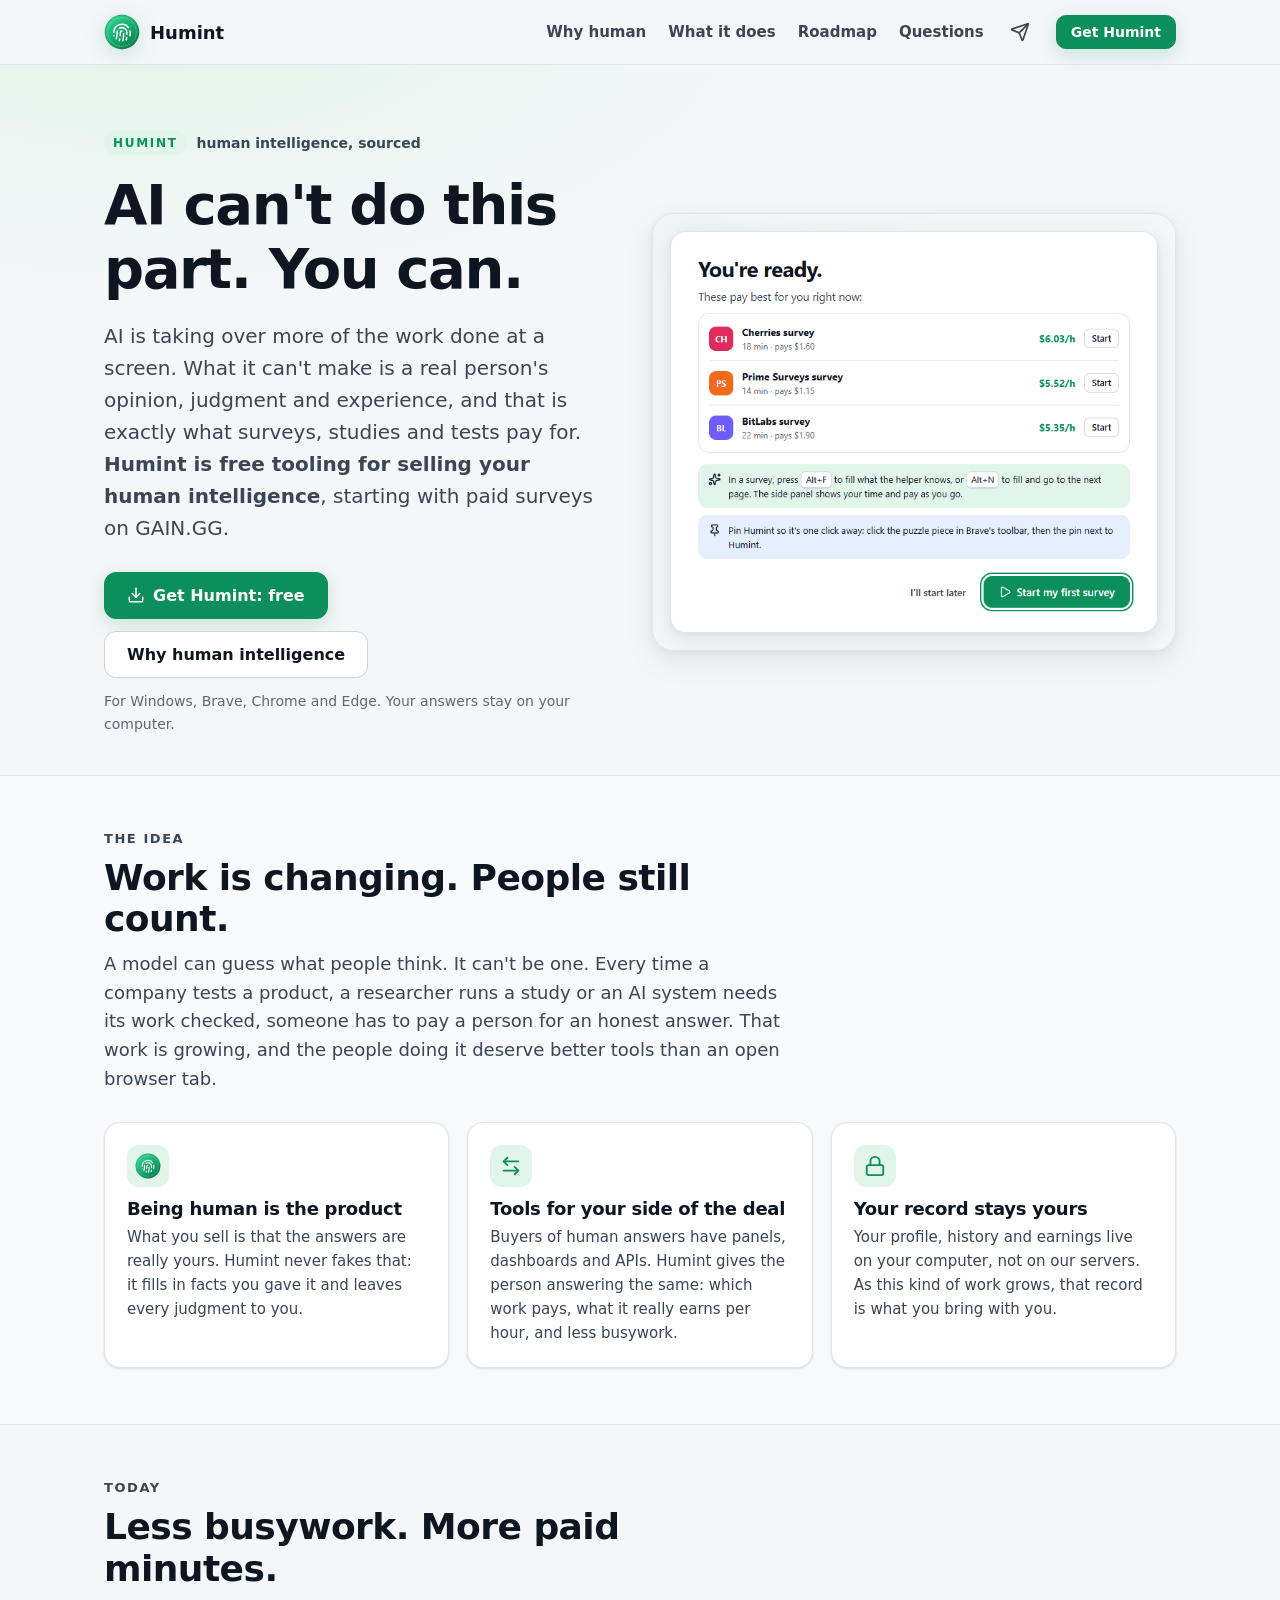
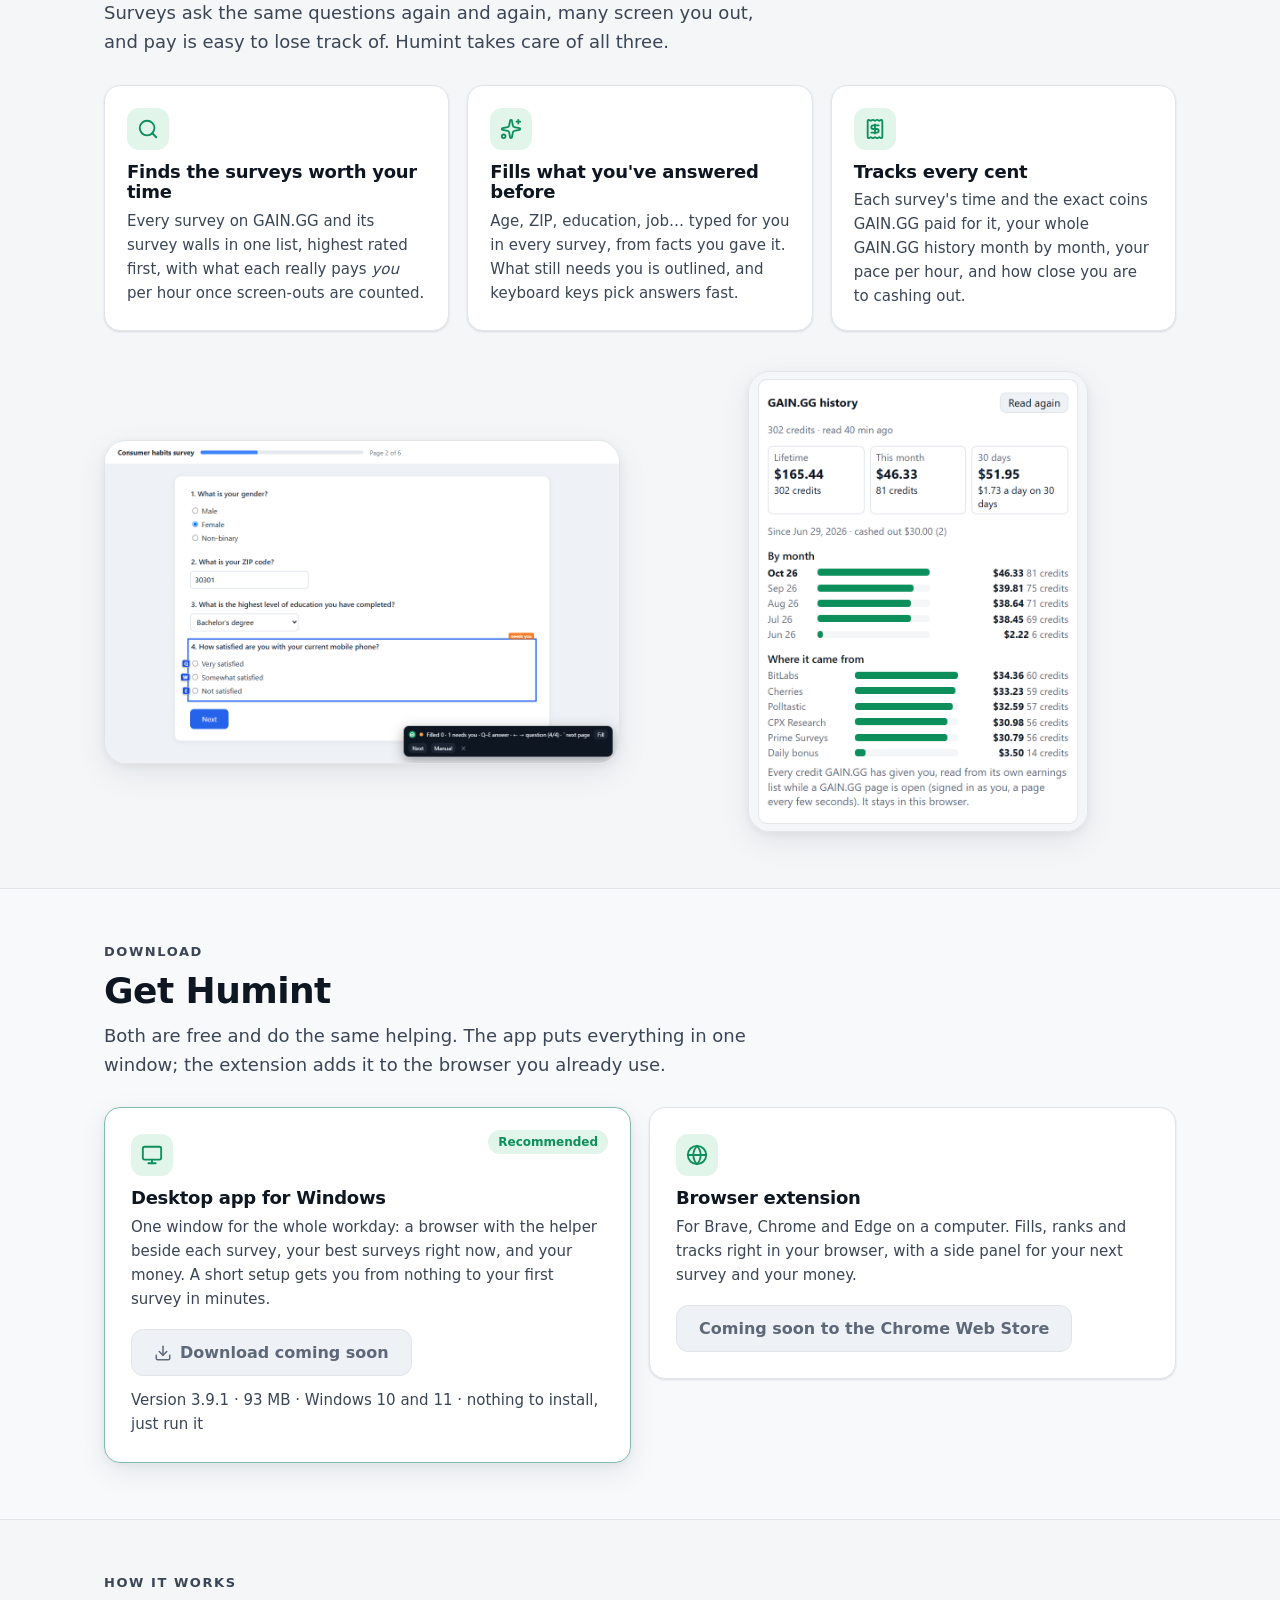
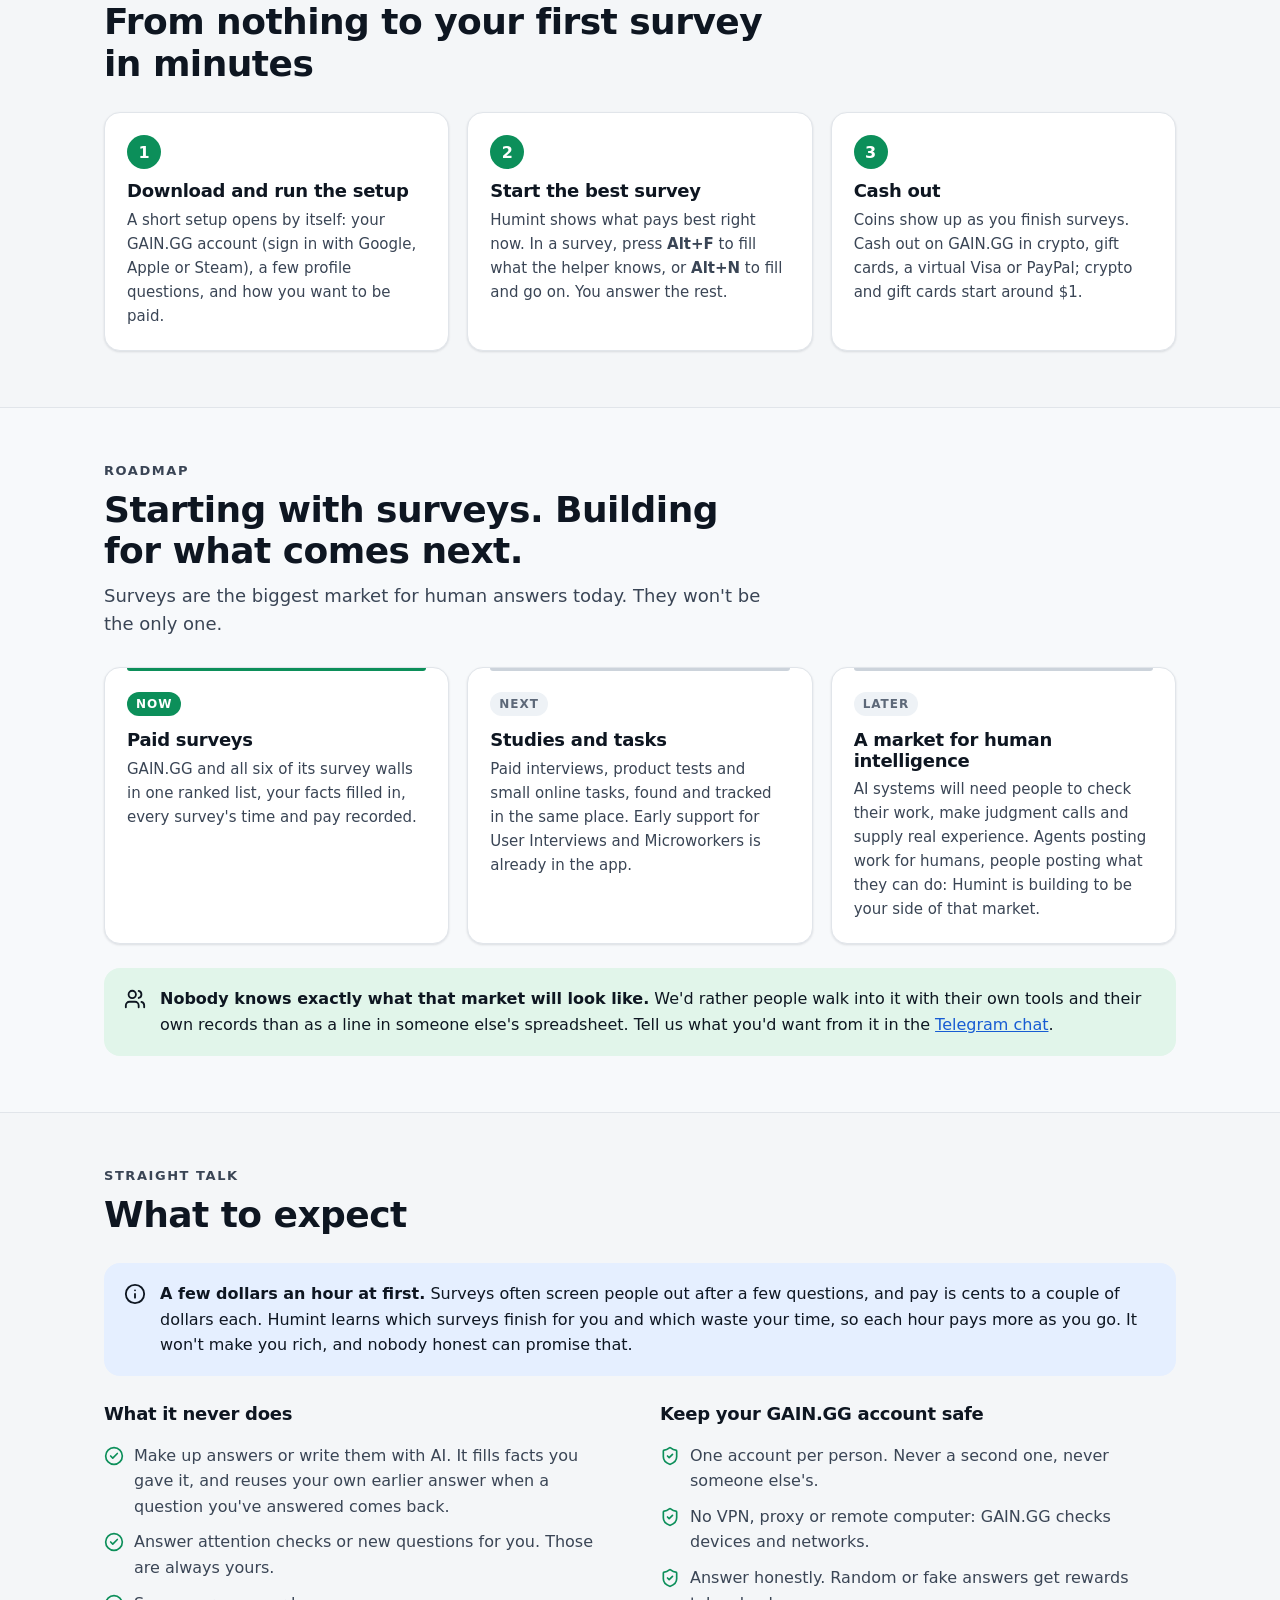
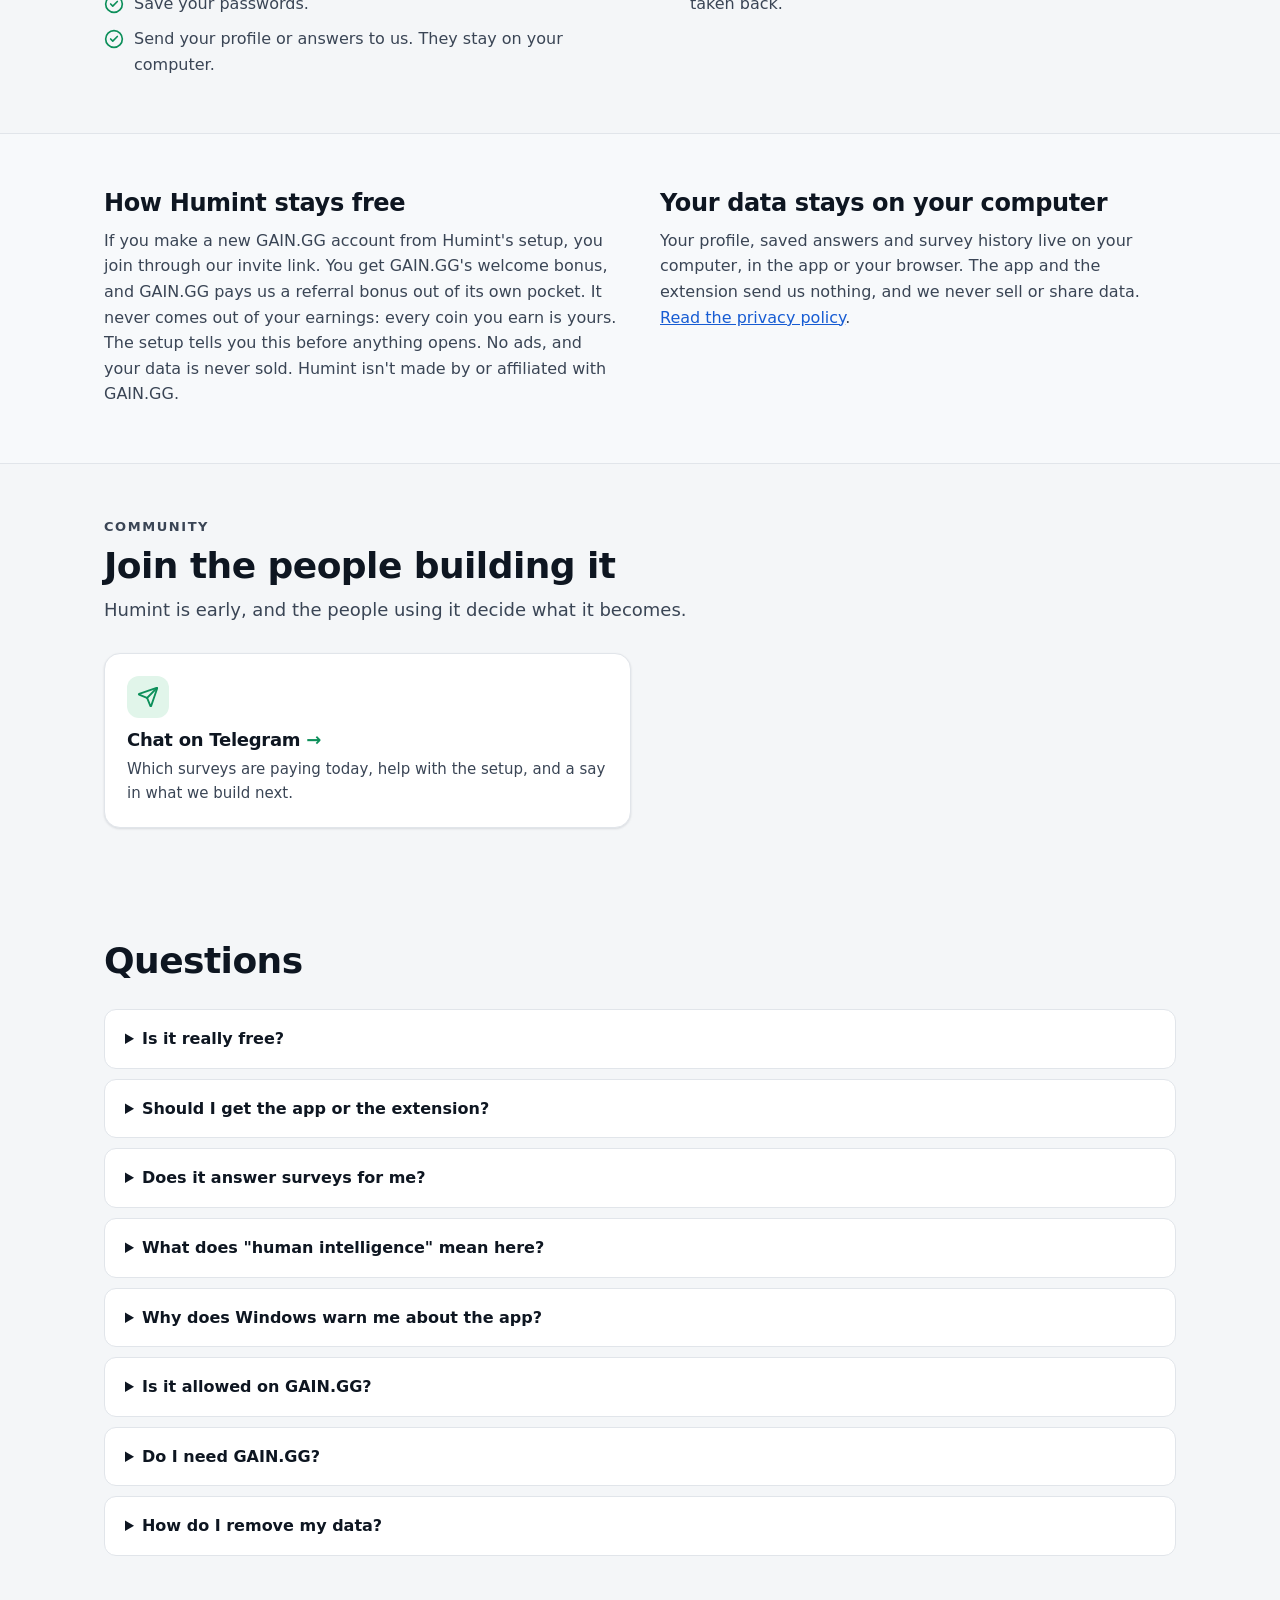
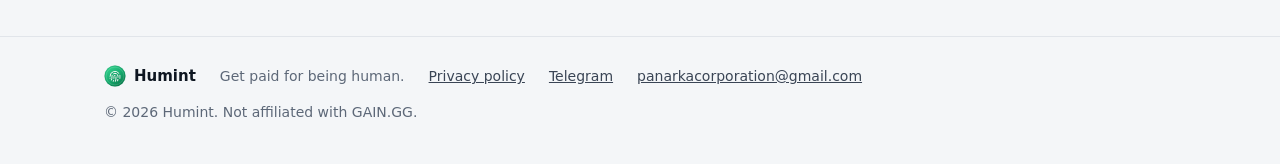
==== index.html @ 58d775e9 "Humint 3.9.1 The Windows app, the browser extension, the website (humint.space), the store listings " ====
<!doctype html>
<html lang="en">
<head>
  <meta charset="utf-8">
  <meta name="viewport" content="width=device-width, initial-scale=1">
  <title>Humint: get paid for being human</title>
  <meta name="description" content="AI is changing work, but some answers still have to come from a person. Humint is free tooling for selling your human intelligence, starting with paid surveys: it finds the surveys worth your time, fills in facts you've given it, and tracks every cent. For Windows, Brave, Chrome and Edge.">
  <meta property="og:type" content="website">
  <meta property="og:title" content="Humint: get paid for being human">
  <meta property="og:description" content="AI can't do this part. You can. Free tooling for selling your human intelligence, starting with paid surveys.">
  <meta property="og:url" content="https://humint.space/">
  <meta property="og:image" content="https://humint.space/images/ready-card.png">
  <link rel="canonical" href="https://humint.space/">
  <meta name="twitter:card" content="summary_large_image">
  <meta name="theme-color" content="#0c8f5a">
  <link rel="icon" href="images/mark.svg" type="image/svg+xml">
  <link rel="alternate icon" href="favicon.png" type="image/png">
  <link rel="stylesheet" href="styles.css">
</head>
<body>
  <header class="top">
    <div class="wrap">
      <a class="brand" href="#"><span class="logo"><img src="images/mark.svg" alt="" width="36" height="36"></span>Humint</a>
      <nav class="links"><a href="#why">Why human</a><a href="#what">What it does</a><a href="#next">Roadmap</a><a href="#faq">Questions</a></nav>
      <a class="icon-link" data-link="github" data-track="nav-github" aria-label="Humint on GitHub" title="GitHub"><svg viewBox="0 0 24 24" fill="none" stroke="currentColor" stroke-width="2" stroke-linecap="round" stroke-linejoin="round"><path d="M15 22v-4a4.8 4.8 0 0 0-1-3.5c3 0 6-2 6-5.5.08-1.25-.27-2.48-1-3.5.28-1.15.28-2.35 0-3.5 0 0-1 0-3 1.5-2.64-.5-5.36-.5-8 0C6 2 5 2 5 2c-.3 1.15-.3 2.35 0 3.5A5.403 5.403 0 0 0 4 9c0 3.5 3 5.5 6 5.5-.39.49-.68 1.05-.85 1.65-.17.6-.22 1.23-.15 1.85v4"/><path d="M9 18c-4.51 2-5-2-7-2"/></svg></a>
      <a class="icon-link" data-link="telegram" data-track="nav-telegram" aria-label="Humint chat on Telegram" title="Telegram"><svg viewBox="0 0 24 24" fill="none" stroke="currentColor" stroke-width="2" stroke-linecap="round" stroke-linejoin="round"><path d="M14.536 21.686a.5.5 0 0 0 .937-.024l6.5-19a.496.496 0 0 0-.635-.635l-19 6.5a.5.5 0 0 0-.024.937l7.93 3.18a2 2 0 0 1 1.112 1.11z"/><path d="m21.854 2.147-10.94 10.939"/></svg></a>
      <a class="btn primary sm" href="#get" data-track="nav-get">Get Humint</a>
    </div>
  </header>

  <main>
    <section class="hero">
      <div class="wrap">
        <div>
          <p class="kicker"><span>HUMINT</span> human intelligence, sourced</p>
          <h1>AI can't do this part. You&nbsp;can.</h1>
          <p class="lead">AI is taking over more of the work done at a screen. What it can't make is a real person's opinion, judgment and experience, and that is exactly what surveys, studies and tests pay for. <b>Humint is free tooling for selling your human intelligence</b>, starting with paid surveys on GAIN.GG.</p>
          <div class="cta">
            <a class="btn primary" href="#get" data-track="hero-get"><svg viewBox="0 0 24 24" fill="none" stroke="currentColor" stroke-width="2" stroke-linecap="round" stroke-linejoin="round"><path d="M12 15V3"/><path d="M21 15v4a2 2 0 0 1-2 2H5a2 2 0 0 1-2-2v-4"/><path d="m7 10 5 5 5-5"/></svg>Get Humint: free</a>
            <a class="btn" href="#why">Why human intelligence</a>
          </div>
          <p class="fine">For Windows, Brave, Chrome and Edge. Your answers stay on your computer.</p>
        </div>
        <img class="shot" src="images/ready-card.png" alt="Humint's setup showing the best GAIN.GG surveys right now, each with what it really pays per hour" width="728" height="588">
      </div>
    </section>

    <section id="why" class="band">
      <div class="wrap">
        <div class="sec-head"><p class="eyebrow">The idea</p><h2>Work is changing. People still count.</h2>
          <p>A model can guess what people think. It can't be one. Every time a company tests a product, a researcher runs a study or an AI system needs its work checked, someone has to pay a person for an honest answer. That work is growing, and the people doing it deserve better tools than an open browser tab.</p></div>
        <div class="cards">
          <div class="card"><span class="ic"><img src="images/mark.svg" alt="" width="26" height="26"></span>
            <h3>Being human is the product</h3><p>What you sell is that the answers are really yours. Humint never fakes that: it fills in facts you gave it and leaves every judgment to you.</p></div>
          <div class="card"><span class="ic"><svg viewBox="0 0 24 24" fill="none" stroke="currentColor" stroke-width="2" stroke-linecap="round" stroke-linejoin="round"><path d="M8 3 4 7l4 4"/><path d="M4 7h16"/><path d="m16 21 4-4-4-4"/><path d="M20 17H4"/></svg></span>
            <h3>Tools for your side of the deal</h3><p>Buyers of human answers have panels, dashboards and APIs. Humint gives the person answering the same: which work pays, what it really earns per hour, and less busywork.</p></div>
          <div class="card"><span class="ic"><svg viewBox="0 0 24 24" fill="none" stroke="currentColor" stroke-width="2" stroke-linecap="round" stroke-linejoin="round"><rect width="18" height="11" x="3" y="11" rx="2" ry="2"/><path d="M7 11V7a5 5 0 0 1 10 0v4"/></svg></span>
            <h3>Your record stays yours</h3><p>Your profile, history and earnings live on your computer, not on our servers. As this kind of work grows, that record is what you bring with you.</p></div>
        </div>
      </div>
    </section>

    <section id="what">
      <div class="wrap">
        <div class="sec-head"><p class="eyebrow">Today</p><h2>Less busywork. More paid minutes.</h2><p>Surveys ask the same questions again and again, many screen you out, and pay is easy to lose track of. Humint takes care of all three.</p></div>
        <div class="cards">
          <div class="card"><span class="ic"><svg viewBox="0 0 24 24" fill="none" stroke="currentColor" stroke-width="2" stroke-linecap="round" stroke-linejoin="round"><path d="m21 21-4.34-4.34"/><circle cx="11" cy="11" r="8"/></svg></span>
            <h3>Finds the surveys worth your time</h3><p>Every survey on GAIN.GG and its survey walls in one list, highest rated first, with what each really pays <em>you</em> per hour once screen-outs are counted.</p></div>
          <div class="card"><span class="ic"><svg viewBox="0 0 24 24" fill="none" stroke="currentColor" stroke-width="2" stroke-linecap="round" stroke-linejoin="round"><path d="M11.017 2.814a1 1 0 0 1 1.966 0l1.051 5.558a2 2 0 0 0 1.594 1.594l5.558 1.051a1 1 0 0 1 0 1.966l-5.558 1.051a2 2 0 0 0-1.594 1.594l-1.051 5.558a1 1 0 0 1-1.966 0l-1.051-5.558a2 2 0 0 0-1.594-1.594l-5.558-1.051a1 1 0 0 1 0-1.966l5.558-1.051a2 2 0 0 0 1.594-1.594z"/><path d="M20 2v4"/><path d="M22 4h-4"/><circle cx="4" cy="20" r="2"/></svg></span>
            <h3>Fills what you've answered before</h3><p>Age, ZIP, education, job… typed for you in every survey, from facts you gave it. What still needs you is outlined, and keyboard keys pick answers fast.</p></div>
          <div class="card"><span class="ic"><svg viewBox="0 0 24 24" fill="none" stroke="currentColor" stroke-width="2" stroke-linecap="round" stroke-linejoin="round"><path d="M12 17V7"/><path d="M16 8h-6a2 2 0 0 0 0 4h4a2 2 0 0 1 0 4H8"/><path d="M4 3a1 1 0 0 1 1-1 1.3 1.3 0 0 1 .7.2l.933.6a1.3 1.3 0 0 0 1.4 0l.934-.6a1.3 1.3 0 0 1 1.4 0l.933.6a1.3 1.3 0 0 0 1.4 0l.933-.6a1.3 1.3 0 0 1 1.4 0l.934.6a1.3 1.3 0 0 0 1.4 0l.933-.6A1.3 1.3 0 0 1 19 2a1 1 0 0 1 1 1v18a1 1 0 0 1-1 1 1.3 1.3 0 0 1-.7-.2l-.933-.6a1.3 1.3 0 0 0-1.4 0l-.934.6a1.3 1.3 0 0 1-1.4 0l-.933-.6a1.3 1.3 0 0 0-1.4 0l-.933.6a1.3 1.3 0 0 1-1.4 0l-.934-.6a1.3 1.3 0 0 0-1.4 0l-.933.6a1.3 1.3 0 0 1-.7.2 1 1 0 0 1-1-1z"/></svg></span>
            <h3>Tracks every cent</h3><p>Each survey's time and the exact coins GAIN.GG paid for it, your whole GAIN.GG history month by month, your pace per hour, and how close you are to cashing out.</p></div>
        </div>
        <div class="split" style="margin-top:40px">
          <img class="shot" src="images/survey.png" alt="A survey with gender, ZIP and education filled in by Humint, and the opinion question outlined for the user" width="1136" height="710" loading="lazy">
          <img class="shot" src="images/panel-history.png" alt="Humint's side panel: your GAIN.GG history, with your lifetime total, this month, the last 30 days, each month, and which survey providers paid most" width="380" height="501" style="max-width:340px;justify-self:center" loading="lazy">
        </div>
      </div>
    </section>

    <section id="get" class="band">
      <div class="wrap">
        <div class="sec-head"><p class="eyebrow">Download</p><h2>Get Humint</h2><p>Both are free and do the same helping. The app puts everything in one window; the extension adds it to the browser you already use.</p></div>
        <div class="get">
          <div class="card pick">
            <span class="tag">Recommended</span>
            <span class="ic"><svg viewBox="0 0 24 24" fill="none" stroke="currentColor" stroke-width="2" stroke-linecap="round" stroke-linejoin="round"><rect width="20" height="14" x="2" y="3" rx="2"/><line x1="8" x2="16" y1="21" y2="21"/><line x1="12" x2="12" y1="17" y2="21"/></svg></span>
            <h3>Desktop app for Windows</h3>
            <p>One window for the whole workday: a browser with the helper beside each survey, your best surveys right now, and your money. A short setup gets you from nothing to your first survey in minutes.</p>
            <a class="btn primary" data-needs="msstore" data-link="msstore" data-track="msstore-app"><svg viewBox="0 0 24 24" fill="none" stroke="currentColor" stroke-width="2" stroke-linecap="round" stroke-linejoin="round"><path d="M6 2 3 6v14a2 2 0 0 0 2 2h14a2 2 0 0 0 2-2V6l-3-4Z"/><path d="M3 6h18"/><path d="M16 10a4 4 0 0 1-8 0"/></svg>Get it from Microsoft Store</a>
            <a class="btn primary" data-unless="msstore" data-dl="app" data-track="download-app"><svg viewBox="0 0 24 24" fill="none" stroke="currentColor" stroke-width="2" stroke-linecap="round" stroke-linejoin="round"><path d="M12 15V3"/><path d="M21 15v4a2 2 0 0 1-2 2H5a2 2 0 0 1-2-2v-4"/><path d="m7 10 5 5 5-5"/></svg><span data-label>Download for Windows</span></a>
            <p class="fine" data-needs="msstore">Free · Windows 10 and 11 · installs and updates itself through the Store, with no warning from Windows</p>
            <p class="fine" data-unless="msstore">Version <span data-v>3.9.1</span> · <span data-size="app">93 MB</span> · Windows 10 and 11 · nothing to install, just run it</p>
            <p class="fine" data-needs="msstore github">Or <a data-dl="app" data-track="download-app">download the .exe</a> (version <span data-v>3.9.1</span>), which runs without installing.</p>
            <p class="fine" data-needs="github" data-unless="msstore signed">Windows may say it "protected your PC", because the app isn't code-signed yet. Choose <b>More info</b>, then <b>Run anyway</b>. To check the file is ours, compare its checksum with the one on the <a data-link="releases" data-track="releases-app">release page</a>.</p>
            <p class="fine" data-needs="github signed" data-unless="msstore">Signed by <b data-signed-by></b>. A brand-new version can still get "Windows protected your PC" for its first days: check that <b>More info</b> names <b data-signed-by></b>, then choose <b>Run anyway</b>.</p>
          </div>
          <div class="card pick">
            <span class="ic"><svg viewBox="0 0 24 24" fill="none" stroke="currentColor" stroke-width="2" stroke-linecap="round" stroke-linejoin="round"><circle cx="12" cy="12" r="10"/><path d="M12 2a14.5 14.5 0 0 0 0 20 14.5 14.5 0 0 0 0-20"/><path d="M2 12h20"/></svg></span>
            <h3>Browser extension</h3>
            <p>For Brave, Chrome and Edge on a computer. Fills, ranks and tracks right in your browser, with a side panel for your next survey and your money.</p>
            <a class="btn" data-install data-track="install-store">Add to your browser</a>
            <details class="manual" data-needs="github"><summary>Or install it by hand from GitHub</summary>
              <ol>
                <li><a data-dl="ext" data-track="download-ext">Download the extension</a> (version <span data-v>3.9.1</span>) and unzip it into a folder you'll keep.</li>
                <li>Open <code>brave://extensions</code> or <code>chrome://extensions</code> and turn on <b>Developer mode</b>.</li>
                <li>Click <b>Load unpacked</b> and pick the folder. The setup opens by itself.</li>
              </ol>
              <p class="fine">Keep the folder where it is: your browser ties the extension's saved data to it. To update, replace the files and press reload on the extension's card.</p>
            </details>
          </div>
        </div>
        <p class="after" data-needs="github">Every version and what changed: <a data-link="releases" data-track="releases">all releases on GitHub</a>.</p>
      </div>
    </section>

    <section id="how">
      <div class="wrap">
        <div class="sec-head"><p class="eyebrow">How it works</p><h2>From nothing to your first survey in minutes</h2></div>
        <div class="steps">
          <div class="card"><h3>Download and run the setup</h3><p>A short setup opens by itself: your GAIN.GG account (sign in with Google, Apple or Steam), a few profile questions, and how you want to be paid.</p></div>
          <div class="card"><h3>Start the best survey</h3><p>Humint shows what pays best right now. In a survey, press <b>Alt+F</b> to fill what the helper knows, or <b>Alt+N</b> to fill and go on. You answer the rest.</p></div>
          <div class="card"><h3>Cash out</h3><p>Coins show up as you finish surveys. Cash out on GAIN.GG in crypto, gift cards, a virtual Visa or PayPal; crypto and gift cards start around $1.</p></div>
        </div>
      </div>
    </section>

    <section id="next" class="band">
      <div class="wrap">
        <div class="sec-head"><p class="eyebrow">Roadmap</p><h2>Starting with surveys. Building for what comes next.</h2>
          <p>Surveys are the biggest market for human answers today. They won't be the only one.</p></div>
        <ol class="road">
          <li class="now"><span class="when">Now</span>
            <h3>Paid surveys</h3>
            <p>GAIN.GG and all six of its survey walls in one ranked list, your facts filled in, every survey's time and pay recorded.</p></li>
          <li><span class="when">Next</span>
            <h3>Studies and tasks</h3>
            <p>Paid interviews, product tests and small online tasks, found and tracked in the same place. Early support for User Interviews and Microworkers is already in the app.</p></li>
          <li><span class="when">Later</span>
            <h3>A market for human intelligence</h3>
            <p>AI systems will need people to check their work, make judgment calls and supply real experience. Agents posting work for humans, people posting what they can do: Humint is building to be your side of that market.</p></li>
        </ol>
        <div class="notice ok"><svg viewBox="0 0 24 24" fill="none" stroke="currentColor" stroke-width="2" stroke-linecap="round" stroke-linejoin="round"><path d="M16 21v-2a4 4 0 0 0-4-4H6a4 4 0 0 0-4 4v2"/><circle cx="9" cy="7" r="4"/><path d="M22 21v-2a4 4 0 0 0-3-3.87"/><path d="M16 3.13a4 4 0 0 1 0 7.75"/></svg>
          <div><b>Nobody knows exactly what that market will look like.</b> We'd rather people walk into it with their own tools and their own records than as a line in someone else's spreadsheet. <span data-needs="telegram">Tell us what you'd want from it in the <a data-link="telegram" data-track="roadmap-telegram">Telegram chat</a>.</span></div></div>
      </div>
    </section>

    <section id="honest">
      <div class="wrap">
        <div class="sec-head"><p class="eyebrow">Straight talk</p><h2>What to expect</h2></div>
        <div class="notice"><svg viewBox="0 0 24 24" fill="none" stroke="currentColor" stroke-width="2" stroke-linecap="round" stroke-linejoin="round"><circle cx="12" cy="12" r="10"/><path d="M12 16v-4"/><path d="M12 8h.01"/></svg>
          <div><b>A few dollars an hour at first.</b> Surveys often screen people out after a few questions, and pay is cents to a couple of dollars each. Humint learns which surveys finish for you and which waste your time, so each hour pays more as you go. It won't make you rich, and nobody honest can promise that.</div></div>
        <div class="split" style="margin-top:28px;align-items:start">
          <div>
            <h3>What it never does</h3>
            <ul class="ticks">
              <li><svg viewBox="0 0 24 24" fill="none" stroke="currentColor" stroke-width="2" stroke-linecap="round" stroke-linejoin="round"><circle cx="12" cy="12" r="10"/><path d="m16 9-5.5 5.5L8 12"/></svg>Make up answers or write them with AI. It fills facts you gave it, and reuses your own earlier answer when a question you've answered comes back.</li>
              <li><svg viewBox="0 0 24 24" fill="none" stroke="currentColor" stroke-width="2" stroke-linecap="round" stroke-linejoin="round"><circle cx="12" cy="12" r="10"/><path d="m16 9-5.5 5.5L8 12"/></svg>Answer attention checks or new questions for you. Those are always yours.</li>
              <li><svg viewBox="0 0 24 24" fill="none" stroke="currentColor" stroke-width="2" stroke-linecap="round" stroke-linejoin="round"><circle cx="12" cy="12" r="10"/><path d="m16 9-5.5 5.5L8 12"/></svg>Save your passwords.</li>
              <li><svg viewBox="0 0 24 24" fill="none" stroke="currentColor" stroke-width="2" stroke-linecap="round" stroke-linejoin="round"><circle cx="12" cy="12" r="10"/><path d="m16 9-5.5 5.5L8 12"/></svg>Send your profile or answers to us. They stay on your computer.</li>
            </ul>
          </div>
          <div>
            <h3>Keep your GAIN.GG account safe</h3>
            <ul class="ticks">
              <li><svg viewBox="0 0 24 24" fill="none" stroke="currentColor" stroke-width="2" stroke-linecap="round" stroke-linejoin="round"><path d="M20 13c0 5-3.5 7.5-7.66 8.95a1 1 0 0 1-.67-.01C7.5 20.5 4 18 4 13V6a1 1 0 0 1 1-1c2 0 4.5-1.2 6.24-2.72a1.17 1.17 0 0 1 1.52 0C14.51 3.81 17 5 19 5a1 1 0 0 1 1 1z"/><path d="m9 12 2 2 4-4"/></svg>One account per person. Never a second one, never someone else's.</li>
              <li><svg viewBox="0 0 24 24" fill="none" stroke="currentColor" stroke-width="2" stroke-linecap="round" stroke-linejoin="round"><path d="M20 13c0 5-3.5 7.5-7.66 8.95a1 1 0 0 1-.67-.01C7.5 20.5 4 18 4 13V6a1 1 0 0 1 1-1c2 0 4.5-1.2 6.24-2.72a1.17 1.17 0 0 1 1.52 0C14.51 3.81 17 5 19 5a1 1 0 0 1 1 1z"/><path d="m9 12 2 2 4-4"/></svg>No VPN, proxy or remote computer: GAIN.GG checks devices and networks.</li>
              <li><svg viewBox="0 0 24 24" fill="none" stroke="currentColor" stroke-width="2" stroke-linecap="round" stroke-linejoin="round"><path d="M20 13c0 5-3.5 7.5-7.66 8.95a1 1 0 0 1-.67-.01C7.5 20.5 4 18 4 13V6a1 1 0 0 1 1-1c2 0 4.5-1.2 6.24-2.72a1.17 1.17 0 0 1 1.52 0C14.51 3.81 17 5 19 5a1 1 0 0 1 1 1z"/><path d="m9 12 2 2 4-4"/></svg>Answer honestly. Random or fake answers get rewards taken back.</li>
            </ul>
          </div>
        </div>
      </div>
    </section>

    <section id="partner" class="band">
      <div class="wrap">
        <div class="split" style="align-items:start">
          <div>
            <h2 class="h3ish">How Humint stays free</h2>
            <p class="body">If you make a new GAIN.GG account from Humint's setup, you join through our invite link. You get GAIN.GG's welcome bonus, and GAIN.GG pays us a referral bonus out of its own pocket. It never comes out of your earnings: every coin you earn is yours. The setup tells you this before anything opens. No ads, and your data is never sold. Humint isn't made by or affiliated with GAIN.GG.</p>
          </div>
          <div id="privacy">
            <h2 class="h3ish">Your data stays on your computer</h2>
            <p class="body">Your profile, saved answers and survey history live on your computer, in the app or your browser. The app and the extension send us nothing, and we never sell or share data. <span data-needs="goatcounter">This website counts visits and download clicks with GoatCounter, without cookies and without keeping anything that identifies you.</span> <a href="privacy.html">Read the privacy policy</a>.</p>
          </div>
        </div>
      </div>
    </section>

    <section id="community" data-needs="telegram">
      <div class="wrap">
        <div class="sec-head"><p class="eyebrow">Community</p><h2>Join the people building it</h2><p>Humint is early, and the people using it decide what it becomes.</p></div>
        <div class="get">
          <a class="card link-card" data-link="telegram" data-track="community-telegram"><span class="ic"><svg viewBox="0 0 24 24" fill="none" stroke="currentColor" stroke-width="2" stroke-linecap="round" stroke-linejoin="round"><path d="M14.536 21.686a.5.5 0 0 0 .937-.024l6.5-19a.496.496 0 0 0-.635-.635l-19 6.5a.5.5 0 0 0-.024.937l7.93 3.18a2 2 0 0 1 1.112 1.11z"/><path d="m21.854 2.147-10.94 10.939"/></svg></span>
            <h3>Chat on Telegram <span aria-hidden="true">→</span></h3><p>Which surveys are paying today, help with the setup, and a say in what we build next.</p></a>
          <a class="card link-card" data-link="issues" data-track="community-github"><span class="ic"><svg viewBox="0 0 24 24" fill="none" stroke="currentColor" stroke-width="2" stroke-linecap="round" stroke-linejoin="round"><path d="M15 22v-4a4.8 4.8 0 0 0-1-3.5c3 0 6-2 6-5.5.08-1.25-.27-2.48-1-3.5.28-1.15.28-2.35 0-3.5 0 0-1 0-3 1.5-2.64-.5-5.36-.5-8 0C6 2 5 2 5 2c-.3 1.15-.3 2.35 0 3.5A5.403 5.403 0 0 0 4 9c0 3.5 3 5.5 6 5.5-.39.49-.68 1.05-.85 1.65-.17.6-.22 1.23-.15 1.85v4"/><path d="M9 18c-4.51 2-5-2-7-2"/></svg></span>
            <h3>Report a problem on GitHub <span aria-hidden="true">→</span></h3><p>A bug, or a survey site Humint doesn't fill well yet. Releases and the changelog live there too.</p></a>
        </div>
      </div>
    </section>

    <section id="faq">
      <div class="wrap">
        <div class="sec-head"><h2>Questions</h2></div>
        <details><summary>Is it really free?</summary><p>Yes. There's nothing to buy and no ads. It's paid for by GAIN.GG's referral bonus when someone makes a new account through our invite link, which costs them nothing.</p></details>
        <details><summary>Should I get the app or the extension?</summary><p>The app if you're on Windows and want everything in one window: it has its own browser with the helper beside each survey, and it keeps your best surveys up to date in the background. The extension if you'd rather keep working in Brave, Chrome or Edge. You can use both and link them; surveys from both show as one history.</p></details>
        <details><summary>Does it answer surveys for me?</summary><p>No. It fills in facts you gave it (like your age or ZIP code), the same way your browser fills in your address. Attention checks and anything new are yours to answer. If the same question comes back within 30 days, it can reuse your own last answer; you can turn that off. In Auto mode it can press Next once a page is fully answered, but never a final Submit.</p></details>
        <details><summary>What does "human intelligence" mean here?</summary><p>The things only a person can supply: an honest opinion, a judgment call, real experience of using a product or living somewhere. AI can do a lot of work, but it can't be a person, so the companies and systems that need people pay for this. Humint helps you supply it efficiently, and get paid properly for it.</p></details>
        <details><summary>Why does Windows warn me about the app?</summary>
          <p data-needs="msstore">It doesn't if you get it from the <a data-link="msstore" data-track="faq-msstore">Microsoft Store</a>: Microsoft checks and signs the Store version, and it installs and updates like any other Store app.
            <span data-unless="signed">The .exe on GitHub is the same app without installing, and it isn't code-signed yet, so Windows SmartScreen may stop it: choose <b>More info</b>, then <b>Run anyway</b>.</span>
            <span data-needs="signed">The .exe on GitHub is the same app without installing, signed by <b data-signed-by></b>.</span></p>
          <p data-needs="signed" data-unless="msstore">The app is signed by <b data-signed-by></b>, so Windows can tell who made it. Windows SmartScreen can still stop a brand-new version for its first days, until enough people have run it. If it does, choose <b>More info</b>, check that the publisher is <b data-signed-by></b>, then choose <b>Run anyway</b>.</p>
          <p data-unless="msstore signed">The app isn't code-signed yet, so Windows SmartScreen doesn't know who made it and stops it the first time. Choose <b>More info</b>, then <b>Run anyway</b>.</p>
          <p data-needs="github">To be sure a download is ours, get it only from this site or our <a data-link="releases" data-track="faq-releases">GitHub releases</a>, and compare its checksum with the one in <code>SHA256SUMS.txt</code> on the release page. In PowerShell: <code>Get-FileHash .\Humint-<span data-v>3.9.1</span>-portable.exe</code></p>
        </details>
        <details><summary>Is it allowed on GAIN.GG?</summary><p>Humint only types your own true facts and leaves every opinion to you. Follow GAIN.GG's rules (one account, no VPN, honest answers) and read its terms, since each site sets its own.</p></details>
        <details><summary>Do I need GAIN.GG?</summary><p>The filling and tracking work on most survey sites. The setup, the ranked survey list and the exact pay for each survey are built around GAIN.GG.</p></details>
        <details><summary>How do I remove my data?</summary><p>In the extension, open Options and choose "Erase all data", or uninstall it. For the app, delete the app and its data folder, <code>%APPDATA%\Survey Helper</code>.<span data-needs="msstore"> The Microsoft Store version: uninstall it in Settings → Apps, which removes the data it made, and delete that folder too if you used the .exe before.</span></p></details>
      </div>
    </section>
  </main>

  <footer>
    <div class="wrap">
      <span class="brand small-brand"><img src="images/mark.svg" alt="" width="22" height="22">Humint</span>
      <span>Get paid for being human.</span>
      <a href="privacy.html">Privacy policy</a>
      <a data-link="github" data-track="footer-github">GitHub</a>
      <a data-link="telegram" data-track="footer-telegram">Telegram</a>
      <a href="mailto:panarkacorporation@gmail.com">panarkacorporation@gmail.com</a>
      <span>© <span id="year">2026</span> Humint. Not affiliated with GAIN.GG.</span>
    </div>
  </footer>
  <script src="config.js"></script>
  <script src="site.js"></script>
</body>
</html>
---- styles.css ----
/* Humint's website: the same design as the app and the extension's setup (mint for money, gold for coins, plain words; docs/BRAND.md). */
:root {
  color-scheme: light dark;
  --font: 'Segoe UI Variable Text', 'Segoe UI', system-ui, -apple-system, 'Helvetica Neue', Arial, sans-serif;
  --font-display: 'Segoe UI Variable Display', 'Segoe UI', system-ui, -apple-system, sans-serif;
  --bg: #f4f6f8; --surface: #ffffff; --surface-2: #f7f9fb; --surface-3: #eef2f6;
  --line: #e1e5ea; --line-2: #ccd3db;
  --text: #0e1621; --text-2: #3a4555; --muted: #5d6878;
  --brand: #0c8f5a; --brand-2: #0a7a4c; --brand-ink: #ffffff; --brand-soft: #e1f5ea; --brand-glow: rgba(12, 143, 90, 0.18);
  --warn: #b54708; --warn-soft: #fff1e0; --info: #175cd3; --info-soft: #e5efff;
  --shadow-1: 0 1px 2px rgba(16, 24, 40, 0.05), 0 1px 3px rgba(16, 24, 40, 0.07);
  --shadow-2: 0 10px 30px rgba(16, 24, 40, 0.08), 0 2px 8px rgba(16, 24, 40, 0.05);
  --r: 12px; --r-lg: 16px; --r-xl: 22px;
}
@media (prefers-color-scheme: dark) {
  :root {
    --bg: #0a0e13; --surface: #121821; --surface-2: #161d28; --surface-3: #1b2431;
    --line: #222c39; --line-2: #2f3b4c;
    --text: #e9eef4; --text-2: #c0c9d4; --muted: #94a1b2;
    --brand: #2fcf88; --brand-2: #28b877; --brand-ink: #03140c; --brand-soft: rgba(47, 207, 136, 0.12); --brand-glow: rgba(47, 207, 136, 0.25);
    --warn: #f7a24b; --warn-soft: rgba(247, 162, 75, 0.13); --info: #6ea8ff; --info-soft: rgba(110, 168, 255, 0.13);
    --shadow-1: 0 1px 2px rgba(0, 0, 0, 0.3);
    --shadow-2: 0 12px 32px rgba(0, 0, 0, 0.35), 0 2px 8px rgba(0, 0, 0, 0.25);
  }
}
* { box-sizing: border-box; }
html { scroll-behavior: smooth; }
body { margin: 0; background: var(--bg); color: var(--text); font: 16px/1.6 var(--font); -webkit-font-smoothing: antialiased; }
a { color: var(--info); }
h1, h2, h3 { font-family: var(--font-display); letter-spacing: -0.015em; line-height: 1.15; margin: 0; }
h1 { font-size: clamp(34px, 5.4vw, 56px); letter-spacing: -0.025em; }
h2 { font-size: clamp(26px, 3.4vw, 36px); }
h3 { font-size: 18px; }
p { margin: 0; }
img { max-width: 100%; height: auto; display: block; }
.wrap { max-width: 1120px; margin: 0 auto; padding: 0 24px; }
@media (max-width: 600px) { .wrap { padding: 0 16px; } }
.muted { color: var(--muted); }
.small { font-size: 14px; }

.btn { display: inline-flex; align-items: center; justify-content: center; gap: 8px; padding: 13px 22px; border-radius: 12px; font: 600 16px/1.2 var(--font); text-decoration: none; border: 1px solid var(--line-2); background: var(--surface); color: var(--text); white-space: nowrap; }
.btn.primary { background: var(--brand); border-color: var(--brand); color: var(--brand-ink); box-shadow: 0 6px 18px var(--brand-glow); }
.btn.primary:hover { background: var(--brand-2); }
.btn.sm { padding: 8px 14px; font-size: 14px; border-radius: 10px; }
.btn.soon { background: var(--surface-3); border-color: var(--line); color: var(--muted); box-shadow: none; cursor: default; }

/* header */
.top { position: sticky; top: 0; z-index: 10; background: color-mix(in srgb, var(--bg) 86%, transparent); backdrop-filter: blur(10px); border-bottom: 1px solid var(--line); }
.top .wrap { display: flex; align-items: center; gap: 18px; height: 64px; }
.brand { display: flex; align-items: center; gap: 10px; font: 700 18px var(--font-display); color: var(--text); text-decoration: none; white-space: nowrap; }
.logo { width: 36px; height: 36px; display: grid; place-items: center; flex: none; }
.logo img { display: block; filter: drop-shadow(0 5px 10px var(--brand-glow)); }
nav.links { display: flex; gap: 22px; margin-left: auto; }
nav.links a { color: var(--text-2); text-decoration: none; font-weight: 600; font-size: 15px; }
nav.links a:hover { color: var(--text); }
@media (max-width: 760px) { nav.links { display: none; } .top .btn { margin-left: auto; } }

/* hero */
.hero { padding: 64px 0 40px; background: radial-gradient(1000px 480px at 12% -10%, var(--brand-soft), transparent 60%); }
.hero .wrap { display: grid; grid-template-columns: minmax(0, 1fr) minmax(0, 1.05fr); gap: 48px; align-items: center; }
@media (max-width: 900px) { .hero .wrap { grid-template-columns: minmax(0, 1fr); gap: 32px; } .hero { padding-top: 40px; } }
.lead { font-size: clamp(17px, 2vw, 20px); color: var(--text-2); margin-top: 18px; }
.cta { display: flex; flex-wrap: wrap; gap: 12px; align-items: center; margin-top: 28px; }
.fine { margin-top: 12px; font-size: 14px; color: var(--muted); }
.shot { border-radius: var(--r-xl); box-shadow: var(--shadow-2); border: 1px solid var(--line); }

/* sections */
section { padding: 56px 0; }
.sec-head { max-width: 680px; margin-bottom: 28px; }
.sec-head p { color: var(--text-2); margin-top: 10px; font-size: 18px; }
.cards { display: grid; grid-template-columns: repeat(3, minmax(0, 1fr)); gap: 18px; }
@media (max-width: 860px) { .cards { grid-template-columns: minmax(0, 1fr); } }
.card { background: var(--surface); border: 1px solid var(--line); border-radius: var(--r-lg); padding: 22px; box-shadow: var(--shadow-1); }
.card h3 { margin: 12px 0 6px; }
.card p { color: var(--text-2); font-size: 15px; }
.ic { width: 42px; height: 42px; border-radius: 12px; background: var(--brand-soft); color: var(--brand); display: grid; place-items: center; }
.ic svg { width: 22px; height: 22px; }
.steps { counter-reset: s; display: grid; grid-template-columns: repeat(3, minmax(0, 1fr)); gap: 18px; }
@media (max-width: 860px) { .steps { grid-template-columns: minmax(0, 1fr); } }
.steps .card::before { counter-increment: s; content: counter(s); display: grid; place-items: center; width: 34px; height: 34px; border-radius: 50%; background: var(--brand); color: var(--brand-ink); font: 700 16px var(--font-display); }
.notice { display: flex; gap: 14px; align-items: flex-start; padding: 18px 20px; border-radius: var(--r-lg); background: var(--info-soft); font-size: 16px; }
.notice.warn { background: var(--warn-soft); }
.notice.ok { background: var(--brand-soft); }
.notice svg { flex: none; width: 22px; height: 22px; margin-top: 2px; }
.split { display: grid; grid-template-columns: minmax(0, 1fr) minmax(0, 1fr); gap: 40px; align-items: center; }
@media (max-width: 900px) { .split { grid-template-columns: minmax(0, 1fr); } }
ul.ticks { list-style: none; padding: 0; margin: 18px 0 0; display: grid; gap: 10px; }
ul.ticks li { display: flex; gap: 10px; align-items: flex-start; color: var(--text-2); }
ul.ticks li svg { flex: none; width: 20px; height: 20px; color: var(--brand); margin-top: 3px; }
details { background: var(--surface); border: 1px solid var(--line); border-radius: var(--r); padding: 16px 20px; }
details + details { margin-top: 10px; }
summary { font-weight: 650; cursor: pointer; }
details p { margin-top: 10px; color: var(--text-2); }

/* footer */
footer { border-top: 1px solid var(--line); padding: 28px 0 40px; margin-top: 24px; font-size: 14px; color: var(--muted); }
footer .wrap { display: flex; flex-wrap: wrap; gap: 14px 24px; align-items: center; }
footer a { color: var(--text-2); }

/* the privacy policy */
.doc { max-width: 760px; margin: 0 auto; padding: 48px 24px 24px; }
@media (max-width: 600px) { .doc { padding: 32px 16px 16px; } }
.doc h1 { font-size: clamp(30px, 4.4vw, 42px); }
.doc h2 { font-size: 22px; margin: 34px 0 10px; }
.doc p, .doc li { color: var(--text-2); }
.doc p + p { margin-top: 12px; }
.doc ul { padding-left: 22px; }
.doc li + li { margin-top: 6px; }
.doc .summary { margin-top: 22px; }
@media (max-width: 600px) { .btn { white-space: normal; text-align: center; } .cta .btn { width: 100%; } }

/* 2026-11 release site: narrative, downloads, roadmap, community */
[hidden] { display: none !important; }
code { font: 0.92em ui-monospace, 'Cascadia Mono', Consolas, monospace; background: var(--surface-3); padding: 1px 6px; border-radius: 6px; }
.btn svg { width: 18px; height: 18px; flex: none; }
.band { background: var(--surface-2); border-top: 1px solid var(--line); border-bottom: 1px solid var(--line); }
.kicker { display: inline-flex; align-items: center; gap: 10px; margin-bottom: 18px; font-size: 14px; font-weight: 600; color: var(--text-2); }
.kicker span { font: 700 12px/1 var(--font-display); letter-spacing: 0.14em; color: var(--brand); background: var(--brand-soft); padding: 6px 9px; border-radius: 999px; }
.eyebrow { font: 700 13px/1 var(--font-display); letter-spacing: 0.12em; text-transform: uppercase; color: var(--brand); margin: 0 0 12px !important; }
.sec-head .eyebrow { font-size: 13px; }
.icon-link { display: grid; place-items: center; width: 36px; height: 36px; border-radius: 10px; color: var(--text-2); flex: none; }
.icon-link:hover { color: var(--text); background: var(--surface-3); }
.icon-link svg { width: 20px; height: 20px; }
nav.links + .icon-link { margin-left: 4px; }
@media (max-width: 760px) { .top .wrap { gap: 8px; } .top .icon-link:first-of-type { margin-left: auto; } .top .btn { margin-left: 4px; } }

/* downloads */
.get { display: grid; grid-template-columns: repeat(2, minmax(0, 1fr)); gap: 18px; align-items: start; }
@media (max-width: 860px) { .get { grid-template-columns: minmax(0, 1fr); } }
.pick { position: relative; padding: 26px; display: flex; flex-direction: column; align-items: flex-start; gap: 0; }
.pick > p { margin-bottom: 18px; }
.pick > .fine { margin: 12px 0 0; }
.pick .tag { position: absolute; top: 22px; right: 22px; font: 700 12px/1 var(--font-display); color: var(--brand); background: var(--brand-soft); padding: 6px 10px; border-radius: 999px; }
.pick:first-child { border-color: color-mix(in srgb, var(--brand) 45%, var(--line)); box-shadow: var(--shadow-2); }
.manual { margin-top: 16px; width: 100%; padding: 12px 16px; background: var(--surface-2); }
.manual summary { font-size: 15px; }
.manual ol { margin: 10px 0 0; padding-left: 20px; color: var(--text-2); font-size: 15px; }
.manual li + li { margin-top: 6px; }
.manual .fine { margin-top: 10px; }
.after { margin-top: 22px; color: var(--text-2); }

/* roadmap */
.road { list-style: none; margin: 0 0 24px; padding: 0; display: grid; grid-template-columns: repeat(3, minmax(0, 1fr)); gap: 18px; }
@media (max-width: 860px) { .road { grid-template-columns: minmax(0, 1fr); } }
.road li { position: relative; background: var(--surface); border: 1px solid var(--line); border-radius: var(--r-lg); padding: 22px; box-shadow: var(--shadow-1); }
.road li::before { content: ''; position: absolute; left: 22px; right: 22px; top: 0; height: 3px; border-radius: 0 0 3px 3px; background: var(--line-2); }
.road li.now::before { background: var(--brand); }
.road .when { display: inline-block; font: 700 12px/1 var(--font-display); letter-spacing: 0.08em; text-transform: uppercase; color: var(--muted); background: var(--surface-3); padding: 6px 9px; border-radius: 999px; }
.road li.now .when { color: var(--brand-ink); background: var(--brand); }
.road h3 { margin: 14px 0 6px; }
.road p { color: var(--text-2); font-size: 15px; }

/* free + privacy, community, footer */
.h3ish { font-size: 24px; margin-bottom: 10px; }
.body { color: var(--text-2); }
.link-card { display: block; color: inherit; text-decoration: none; transition: border-color .15s, transform .15s; }
.link-card:hover { border-color: var(--brand); transform: translateY(-2px); }
.link-card h3 span { color: var(--brand); }
.small-brand { font-size: 15px; gap: 8px; }
section[id], [id="privacy"] { scroll-margin-top: 72px; }
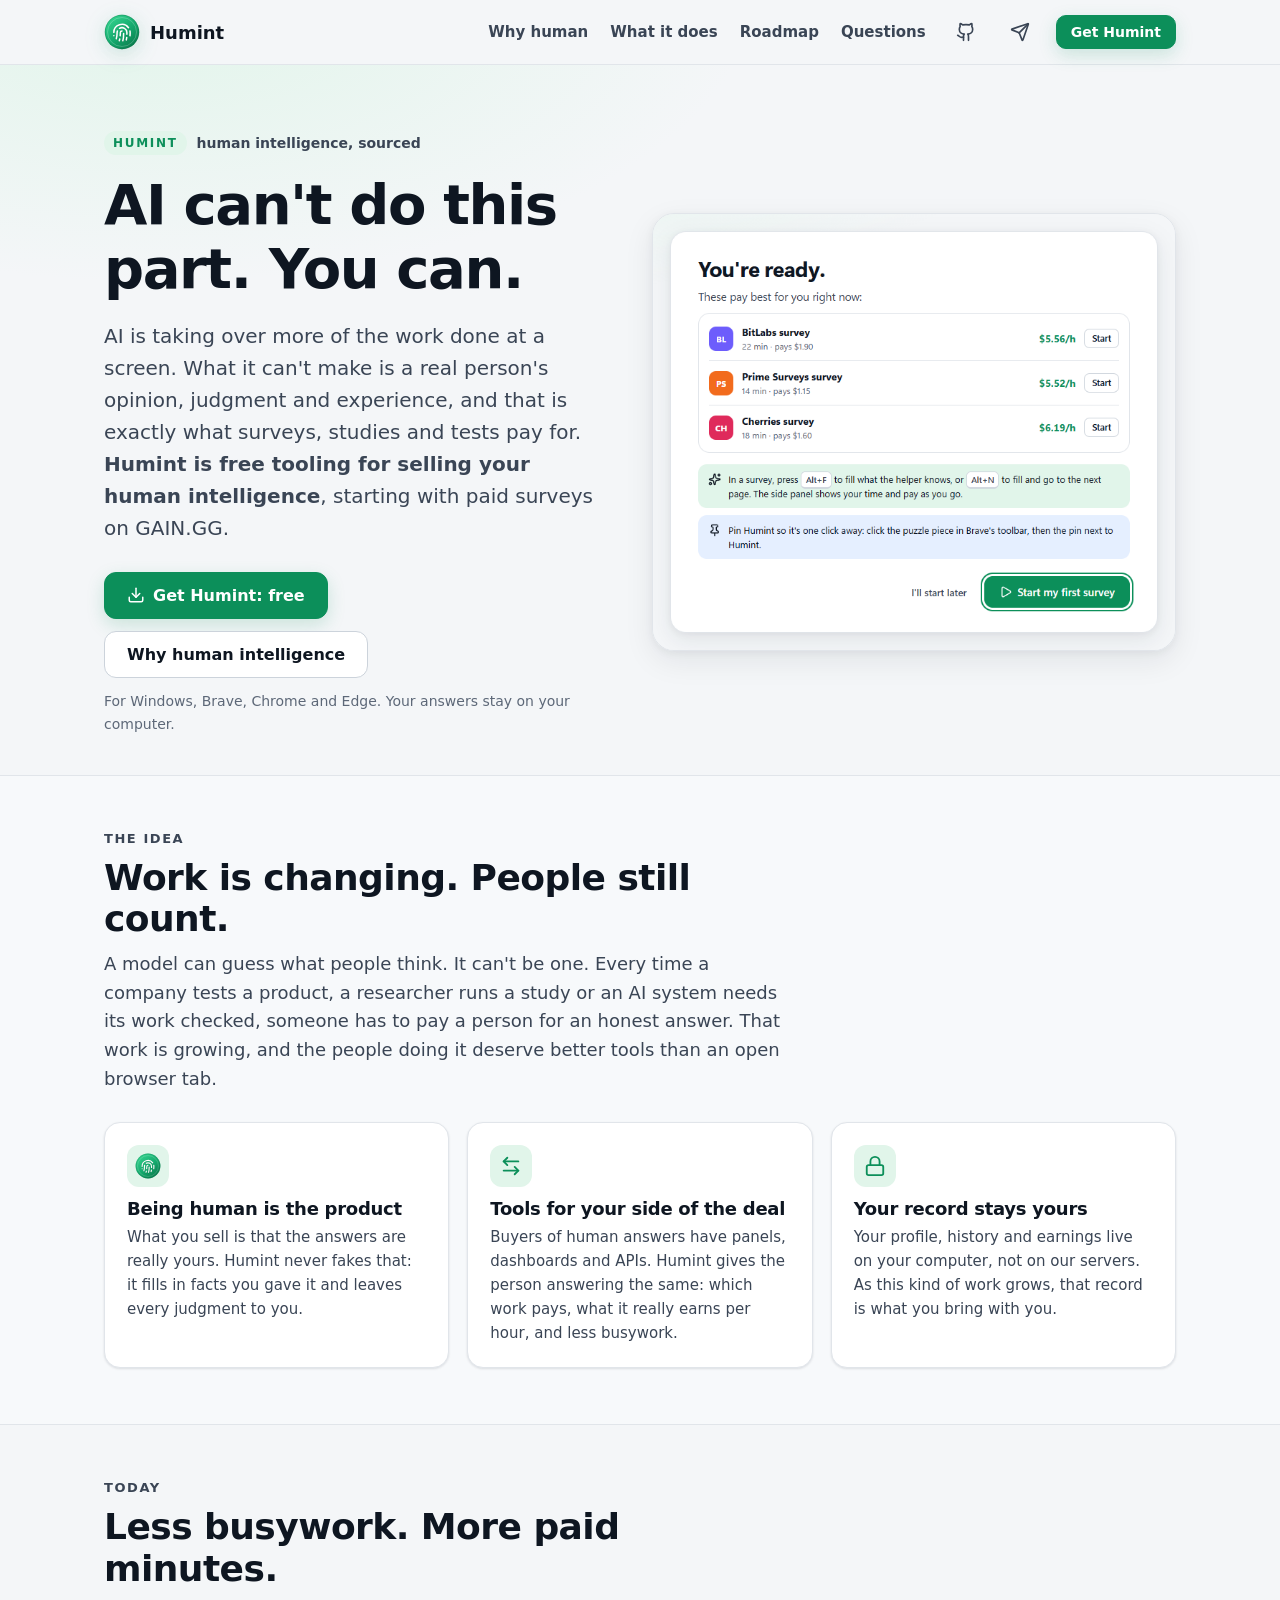
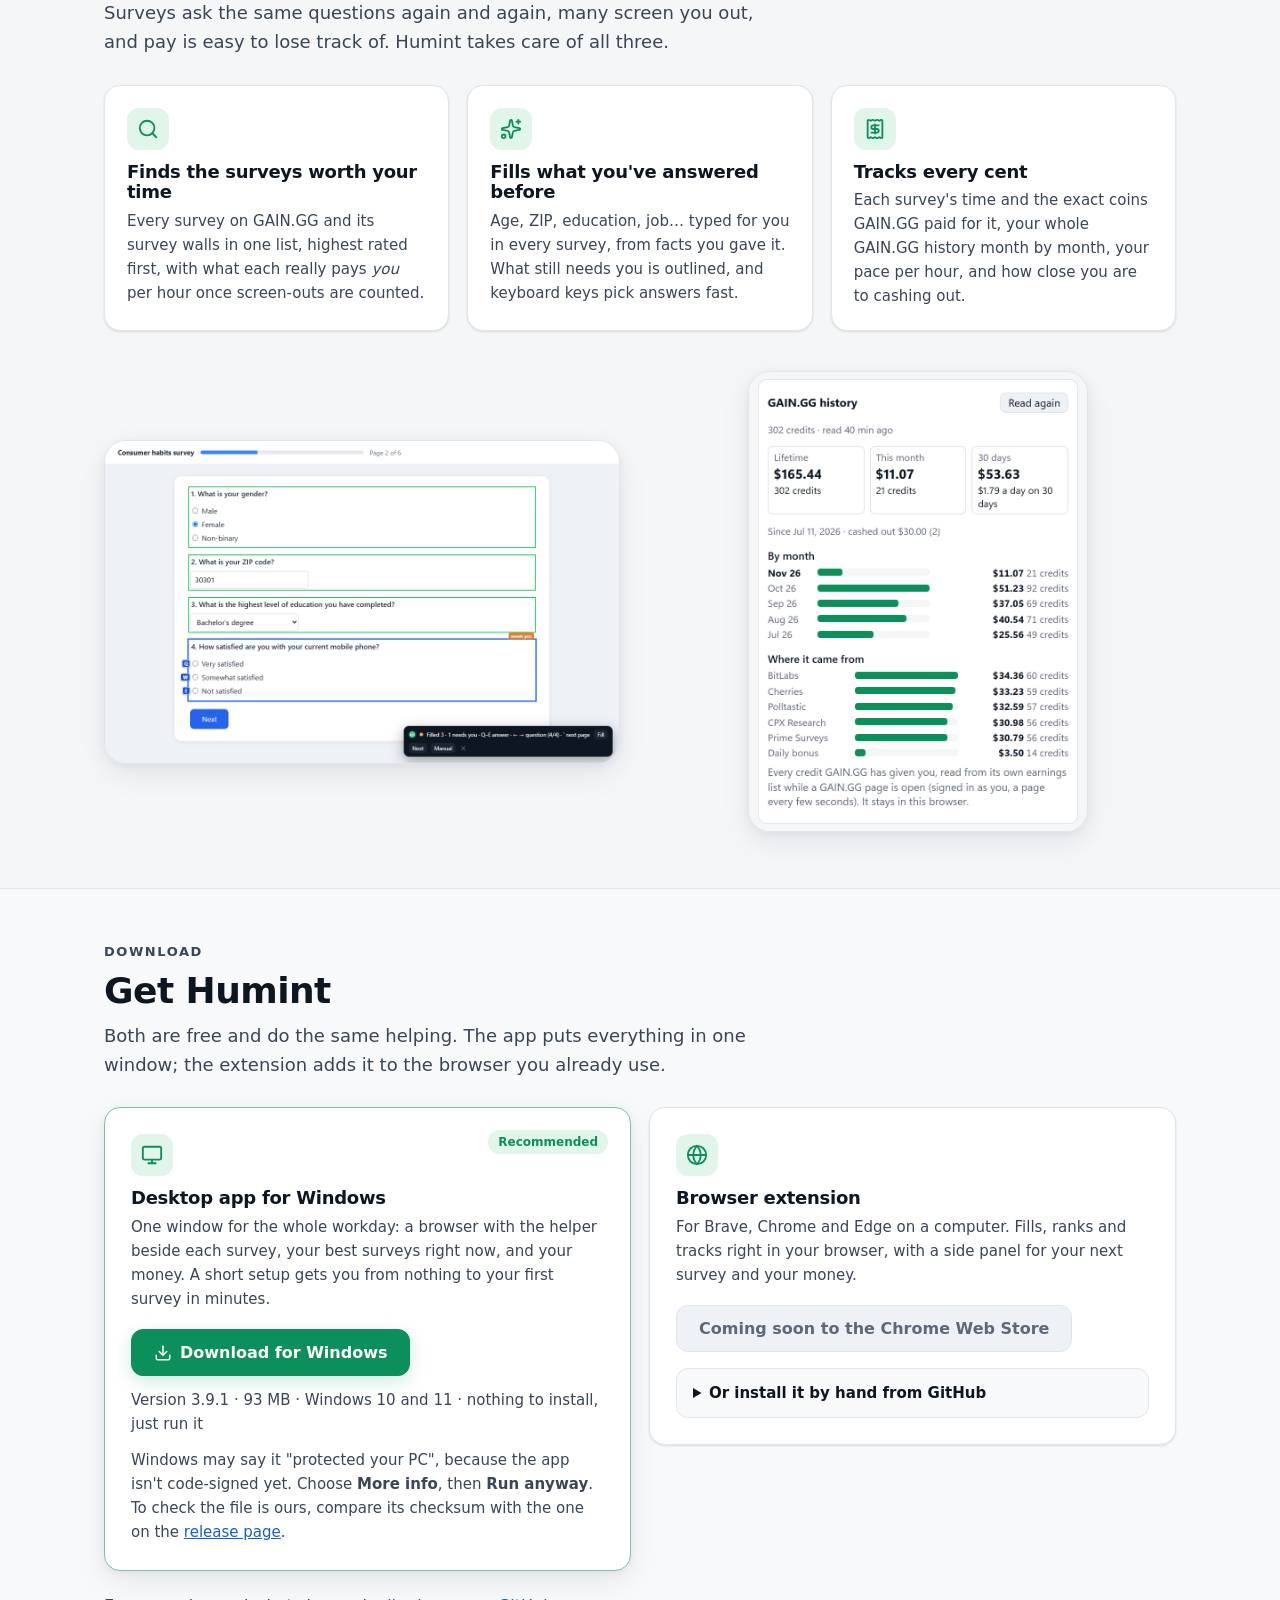
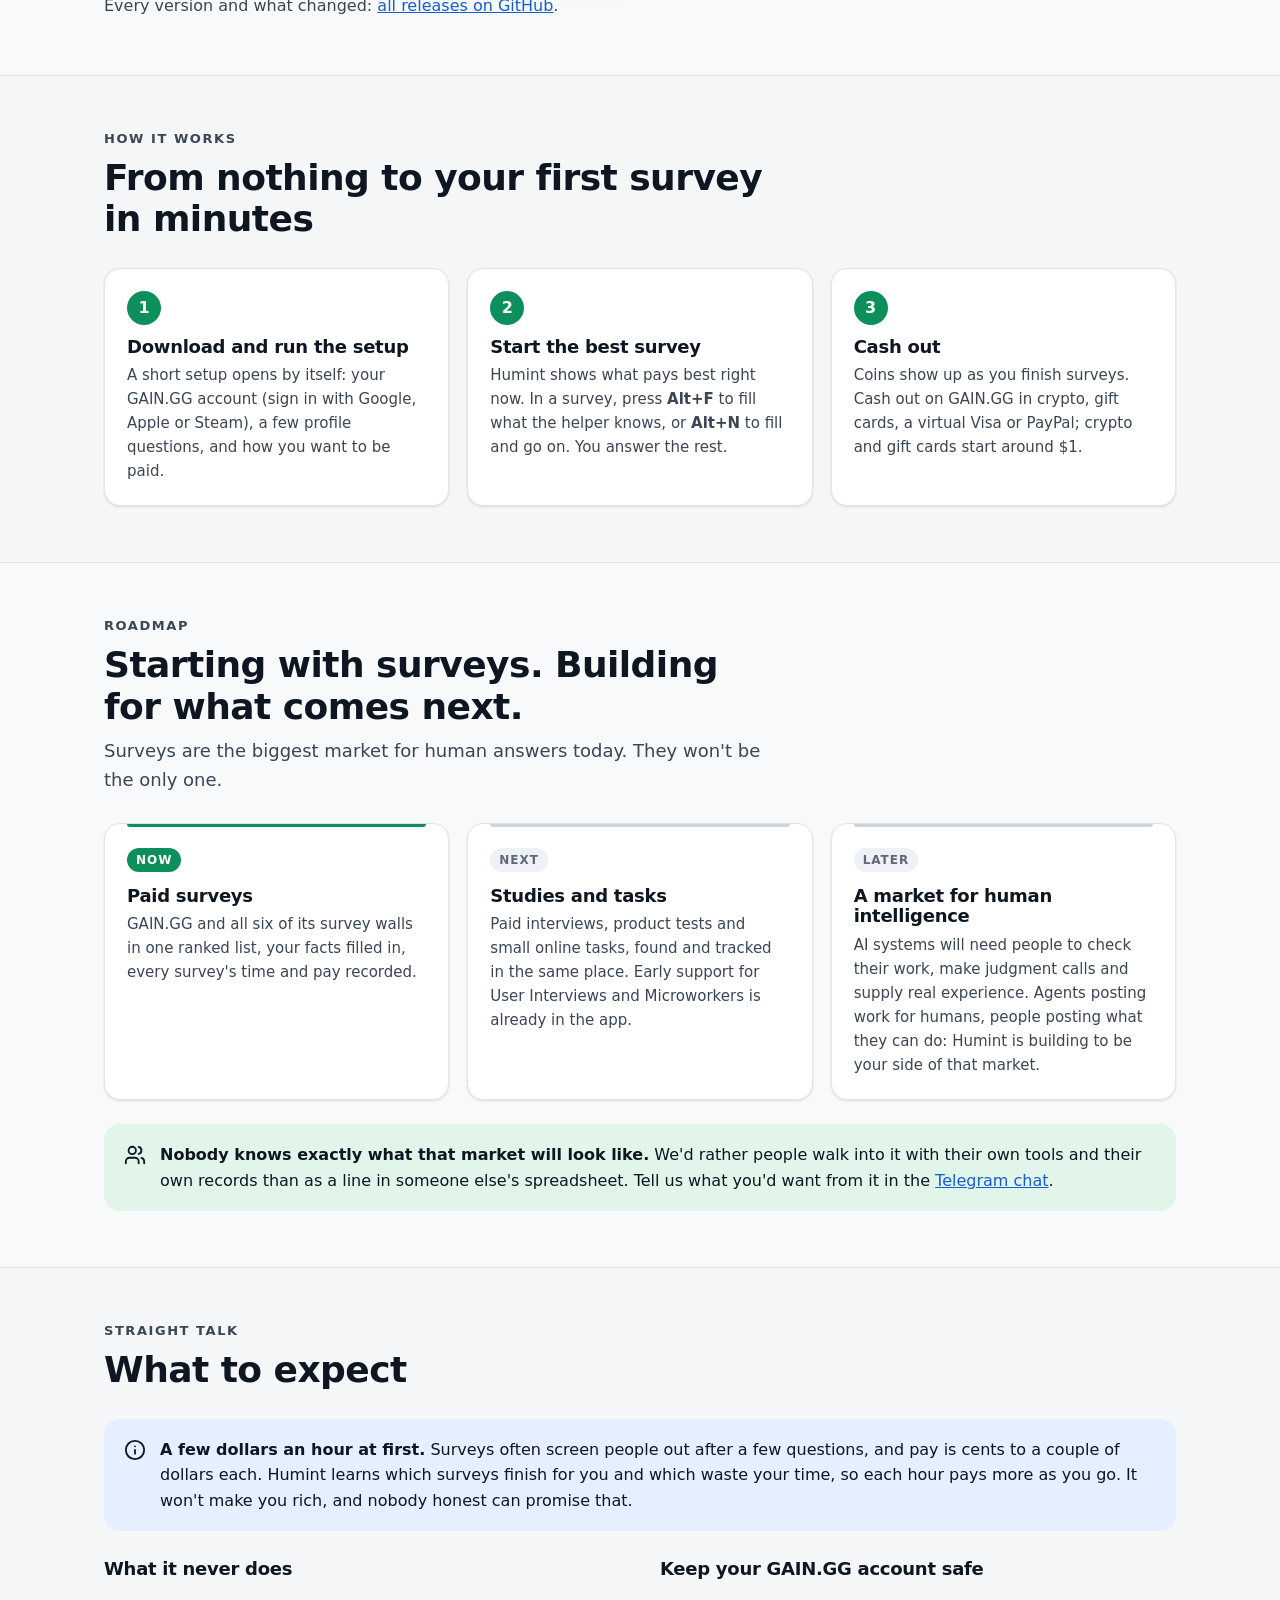
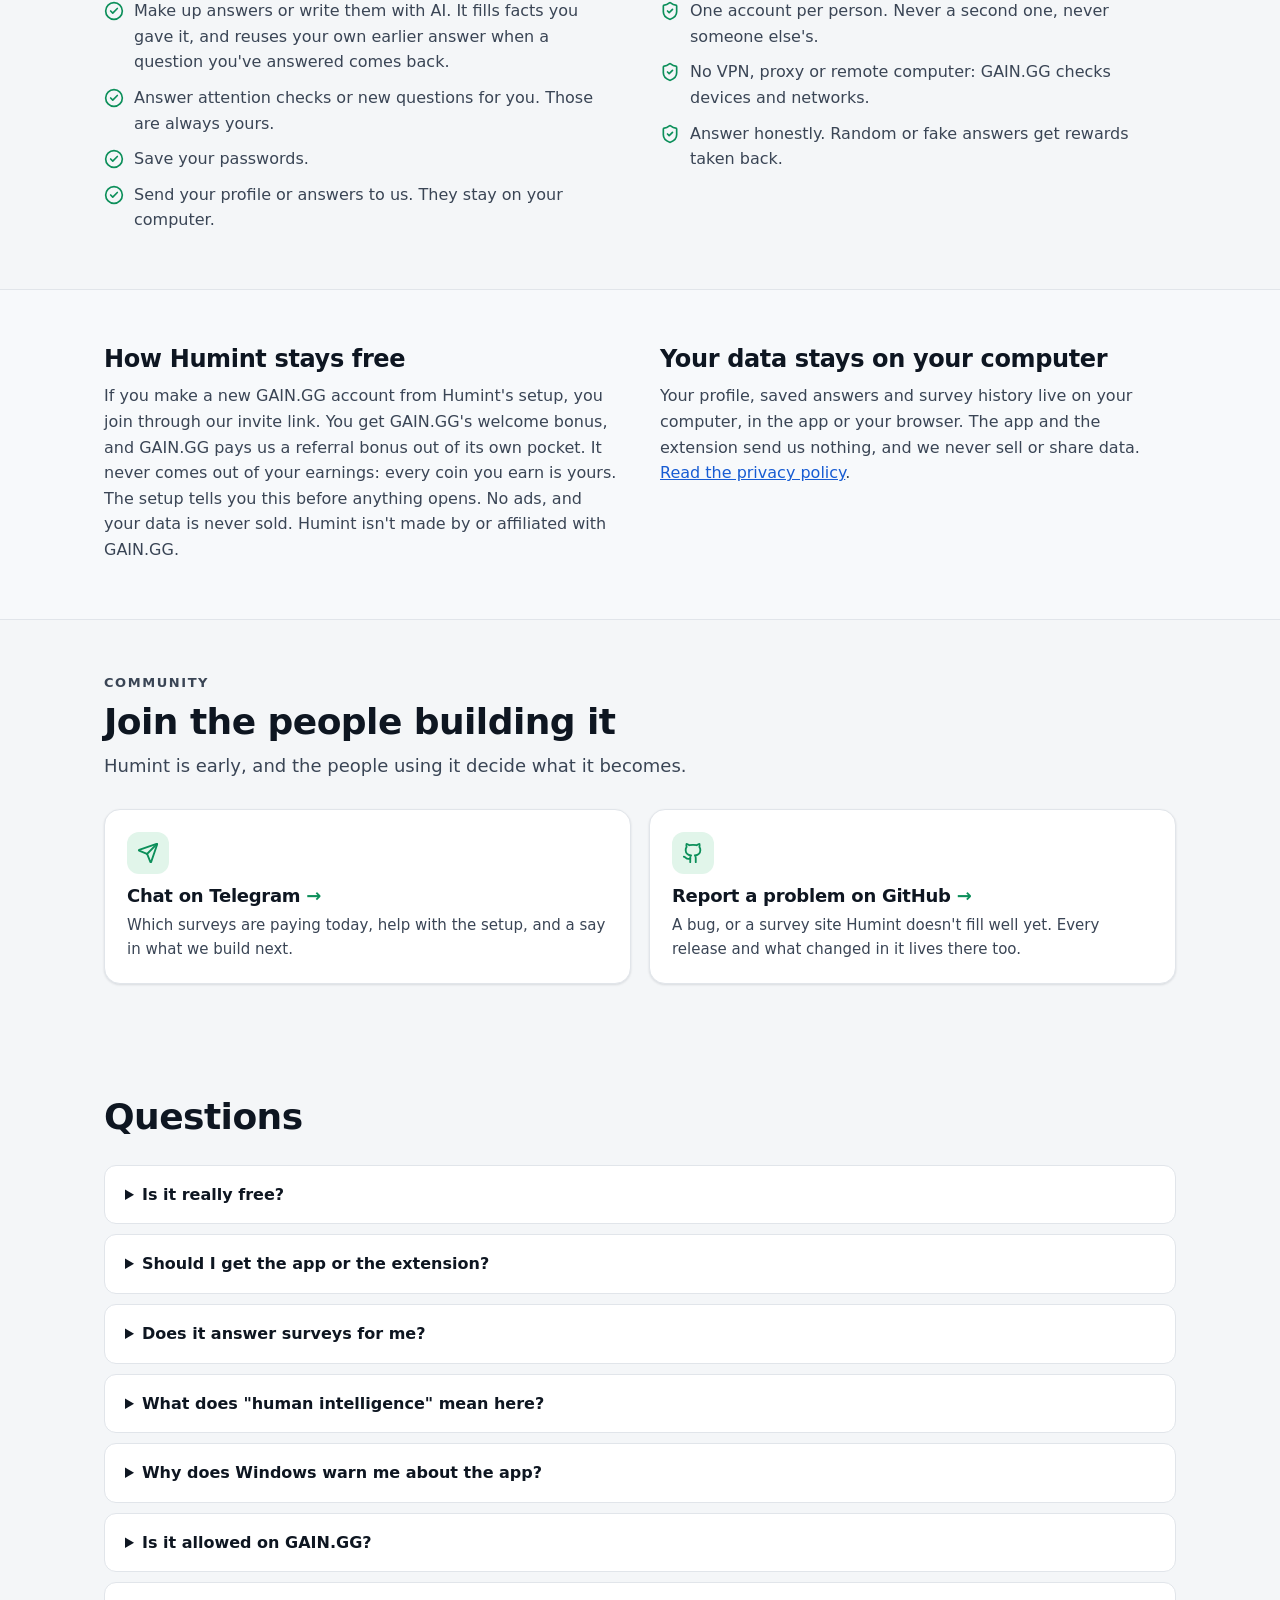
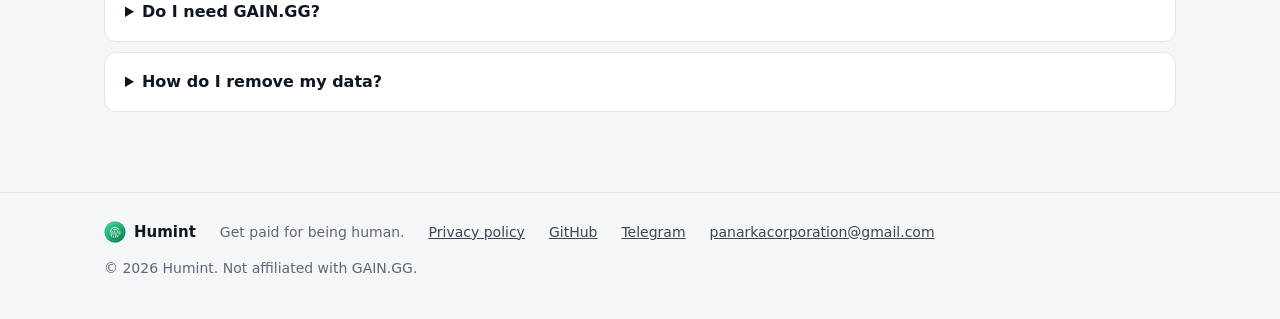
==== commit d6e1137f: "Site: GitHub repo Hiturunk/humint (site only); publish-site.sh pushes just site/ Co-Authored-By: Cla" ====
--- a/index.html
+++ b/index.html
@@ -194,7 +194,7 @@
           <a class="card link-card" data-link="telegram" data-track="community-telegram"><span class="ic"><svg viewBox="0 0 24 24" fill="none" stroke="currentColor" stroke-width="2" stroke-linecap="round" stroke-linejoin="round"><path d="M14.536 21.686a.5.5 0 0 0 .937-.024l6.5-19a.496.496 0 0 0-.635-.635l-19 6.5a.5.5 0 0 0-.024.937l7.93 3.18a2 2 0 0 1 1.112 1.11z"/><path d="m21.854 2.147-10.94 10.939"/></svg></span>
             <h3>Chat on Telegram <span aria-hidden="true">→</span></h3><p>Which surveys are paying today, help with the setup, and a say in what we build next.</p></a>
           <a class="card link-card" data-link="issues" data-track="community-github"><span class="ic"><svg viewBox="0 0 24 24" fill="none" stroke="currentColor" stroke-width="2" stroke-linecap="round" stroke-linejoin="round"><path d="M15 22v-4a4.8 4.8 0 0 0-1-3.5c3 0 6-2 6-5.5.08-1.25-.27-2.48-1-3.5.28-1.15.28-2.35 0-3.5 0 0-1 0-3 1.5-2.64-.5-5.36-.5-8 0C6 2 5 2 5 2c-.3 1.15-.3 2.35 0 3.5A5.403 5.403 0 0 0 4 9c0 3.5 3 5.5 6 5.5-.39.49-.68 1.05-.85 1.65-.17.6-.22 1.23-.15 1.85v4"/><path d="M9 18c-4.51 2-5-2-7-2"/></svg></span>
-            <h3>Report a problem on GitHub <span aria-hidden="true">→</span></h3><p>A bug, or a survey site Humint doesn't fill well yet. Releases and the changelog live there too.</p></a>
+            <h3>Report a problem on GitHub <span aria-hidden="true">→</span></h3><p>A bug, or a survey site Humint doesn't fill well yet. Every release and what changed in it lives there too.</p></a>
         </div>
       </div>
     </section>
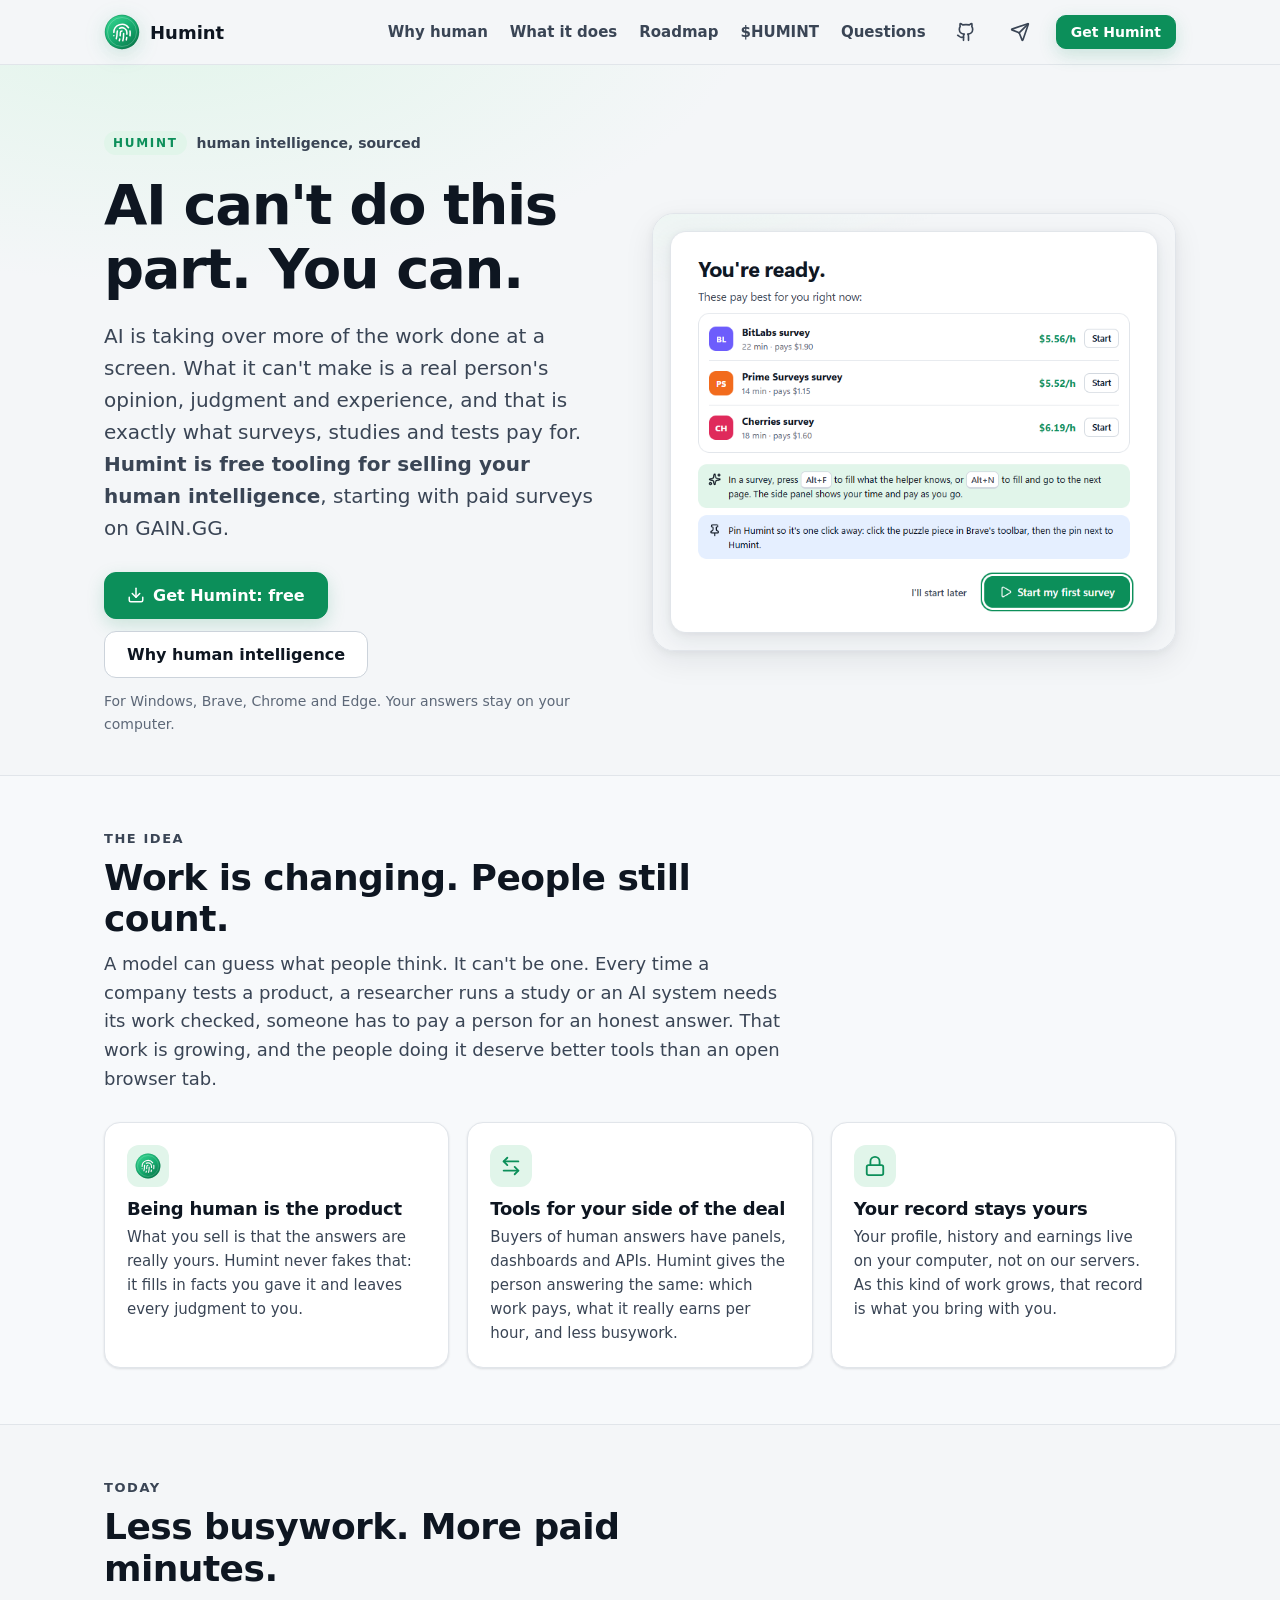
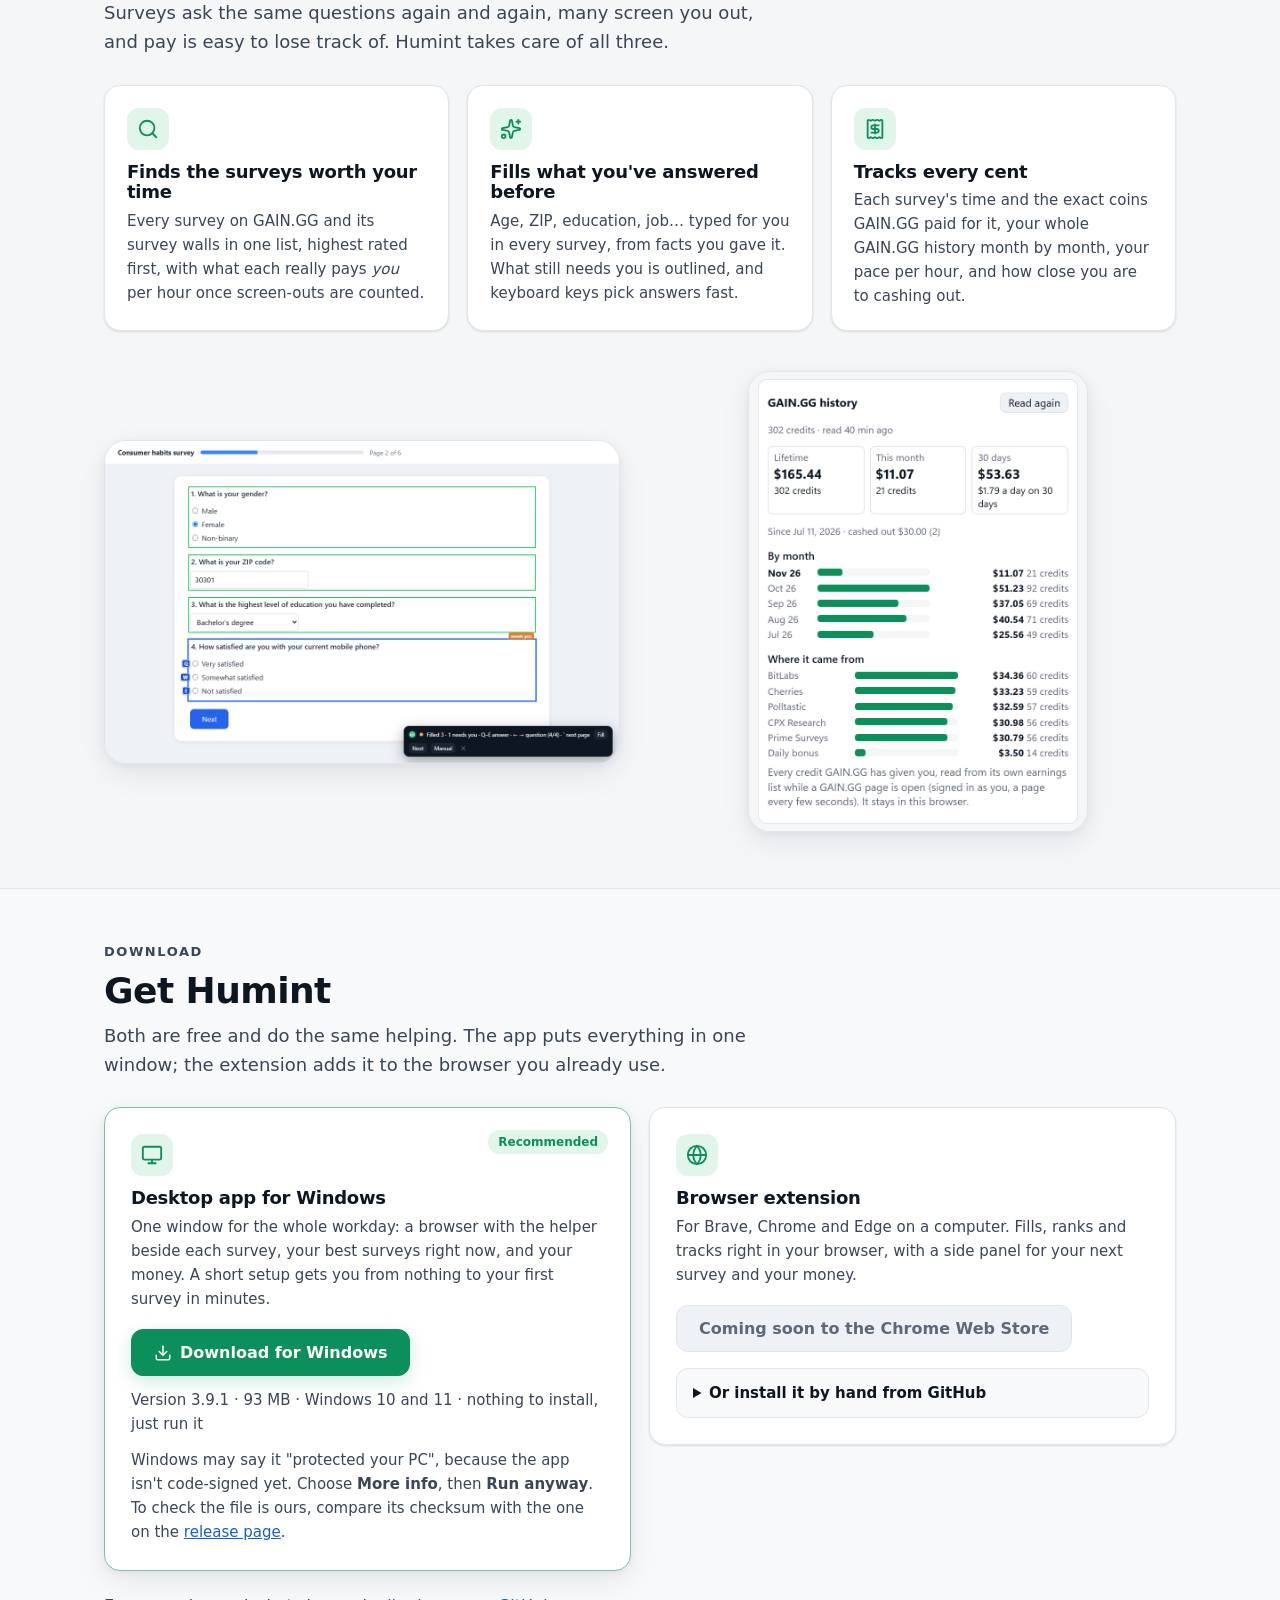
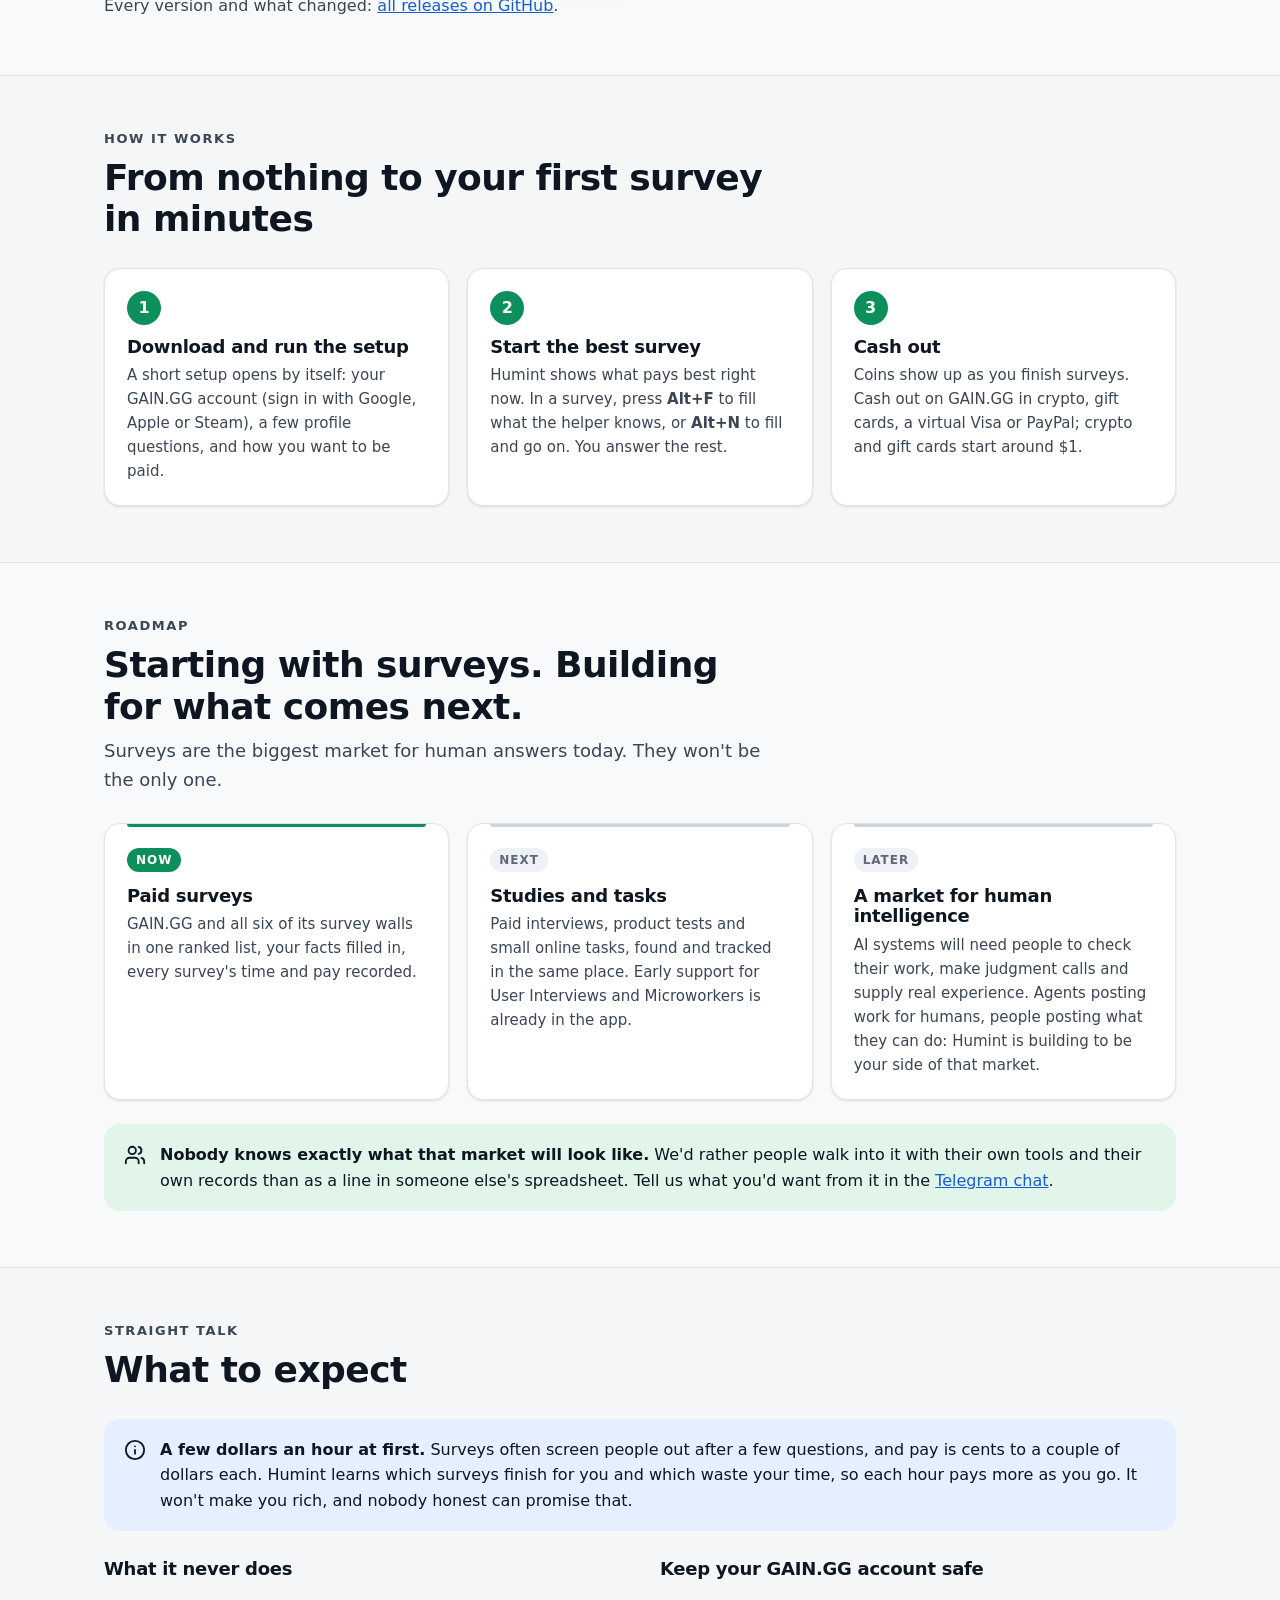
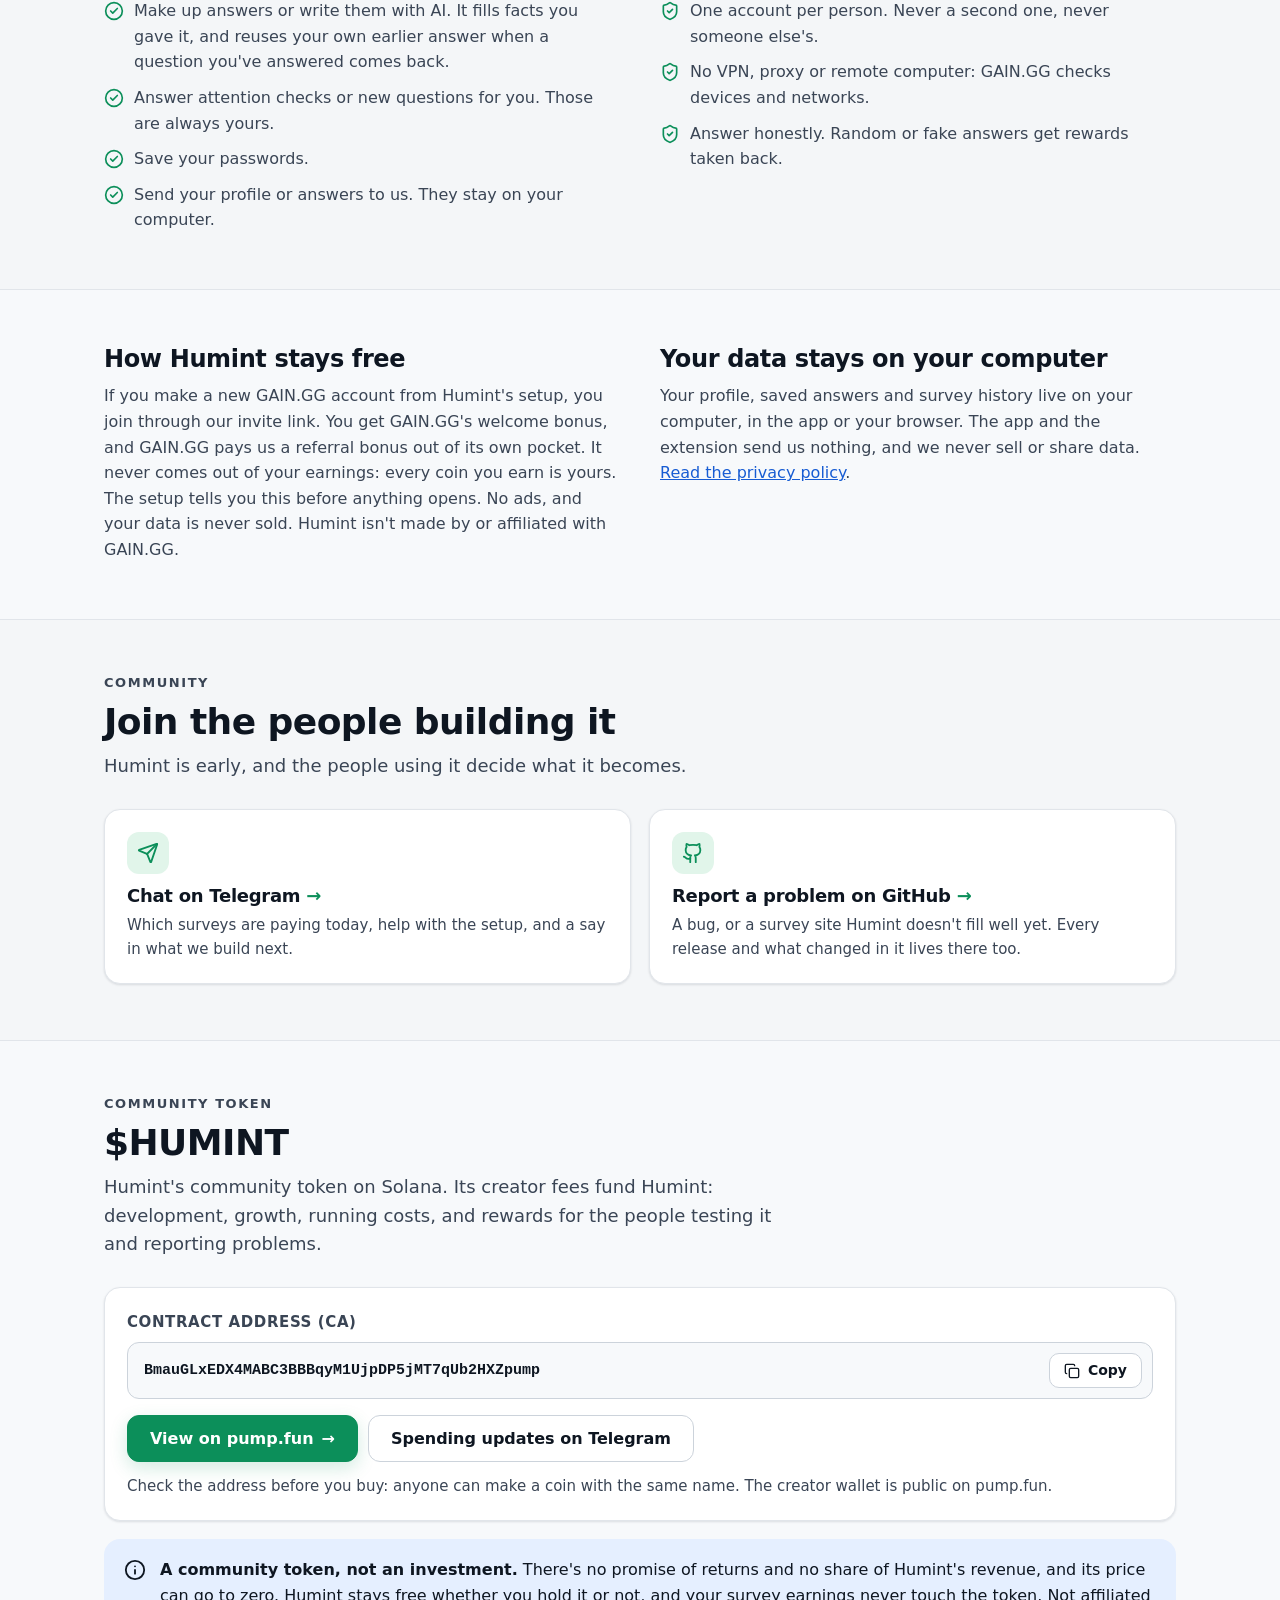
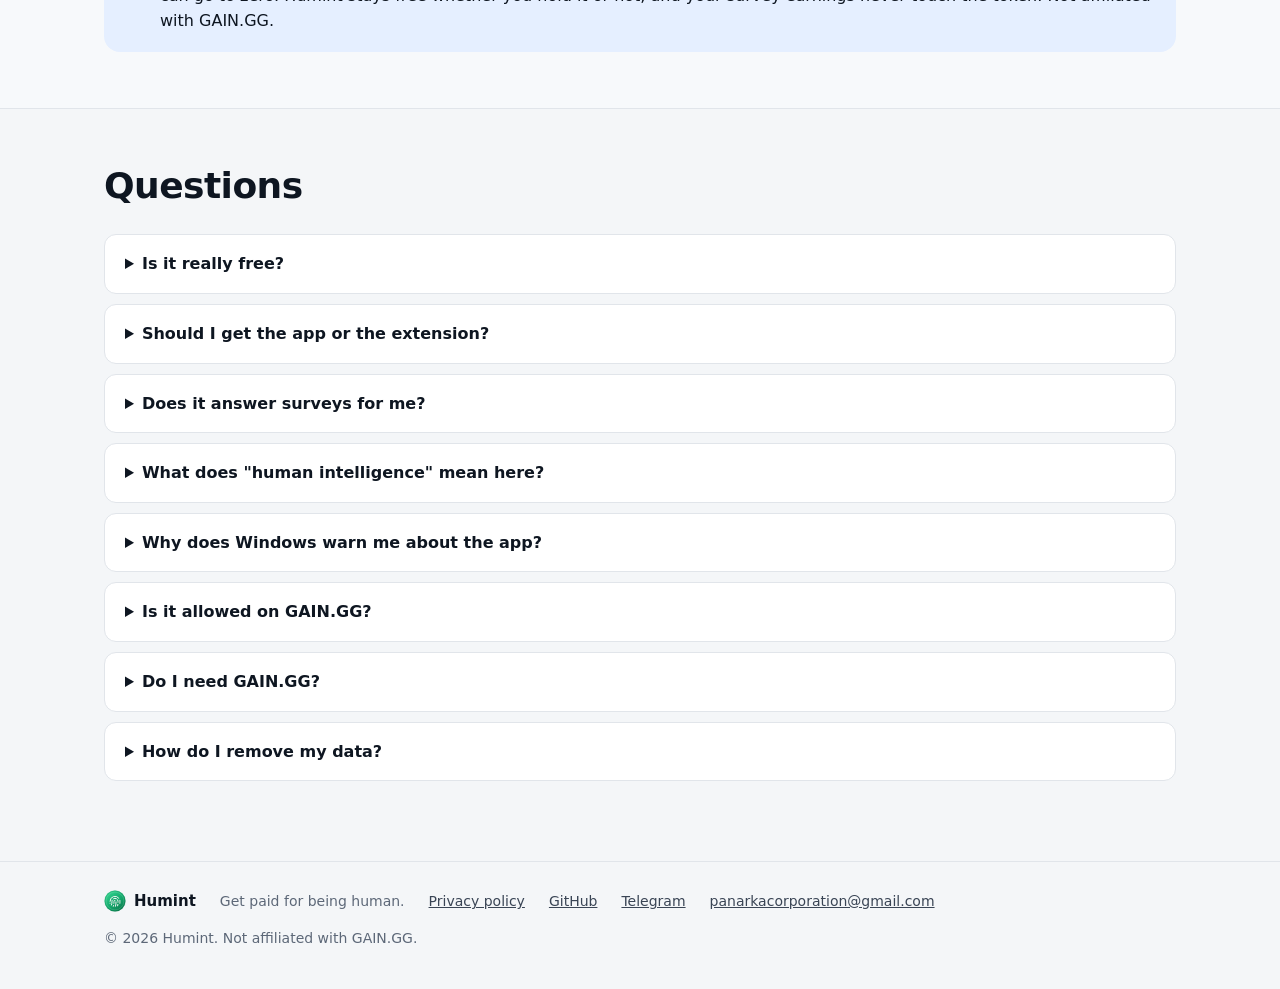
==== commit 48aa8049: "Site: $HUMINT section (contract address, copy button, pump.fun link, not-an-investment note) Co-Auth" ====
--- a/index.html
+++ b/index.html
@@ -21,7 +21,7 @@
   <header class="top">
     <div class="wrap">
       <a class="brand" href="#"><span class="logo"><img src="images/mark.svg" alt="" width="36" height="36"></span>Humint</a>
-      <nav class="links"><a href="#why">Why human</a><a href="#what">What it does</a><a href="#next">Roadmap</a><a href="#faq">Questions</a></nav>
+      <nav class="links"><a href="#why">Why human</a><a href="#what">What it does</a><a href="#next">Roadmap</a><a href="#token" data-needs="token" data-ticker>$HUMINT</a><a href="#faq">Questions</a></nav>
       <a class="icon-link" data-link="github" data-track="nav-github" aria-label="Humint on GitHub" title="GitHub"><svg viewBox="0 0 24 24" fill="none" stroke="currentColor" stroke-width="2" stroke-linecap="round" stroke-linejoin="round"><path d="M15 22v-4a4.8 4.8 0 0 0-1-3.5c3 0 6-2 6-5.5.08-1.25-.27-2.48-1-3.5.28-1.15.28-2.35 0-3.5 0 0-1 0-3 1.5-2.64-.5-5.36-.5-8 0C6 2 5 2 5 2c-.3 1.15-.3 2.35 0 3.5A5.403 5.403 0 0 0 4 9c0 3.5 3 5.5 6 5.5-.39.49-.68 1.05-.85 1.65-.17.6-.22 1.23-.15 1.85v4"/><path d="M9 18c-4.51 2-5-2-7-2"/></svg></a>
       <a class="icon-link" data-link="telegram" data-track="nav-telegram" aria-label="Humint chat on Telegram" title="Telegram"><svg viewBox="0 0 24 24" fill="none" stroke="currentColor" stroke-width="2" stroke-linecap="round" stroke-linejoin="round"><path d="M14.536 21.686a.5.5 0 0 0 .937-.024l6.5-19a.496.496 0 0 0-.635-.635l-19 6.5a.5.5 0 0 0-.024.937l7.93 3.18a2 2 0 0 1 1.112 1.11z"/><path d="m21.854 2.147-10.94 10.939"/></svg></a>
       <a class="btn primary sm" href="#get" data-track="nav-get">Get Humint</a>
@@ -196,6 +196,25 @@
           <a class="card link-card" data-link="issues" data-track="community-github"><span class="ic"><svg viewBox="0 0 24 24" fill="none" stroke="currentColor" stroke-width="2" stroke-linecap="round" stroke-linejoin="round"><path d="M15 22v-4a4.8 4.8 0 0 0-1-3.5c3 0 6-2 6-5.5.08-1.25-.27-2.48-1-3.5.28-1.15.28-2.35 0-3.5 0 0-1 0-3 1.5-2.64-.5-5.36-.5-8 0C6 2 5 2 5 2c-.3 1.15-.3 2.35 0 3.5A5.403 5.403 0 0 0 4 9c0 3.5 3 5.5 6 5.5-.39.49-.68 1.05-.85 1.65-.17.6-.22 1.23-.15 1.85v4"/><path d="M9 18c-4.51 2-5-2-7-2"/></svg></span>
             <h3>Report a problem on GitHub <span aria-hidden="true">→</span></h3><p>A bug, or a survey site Humint doesn't fill well yet. Every release and what changed in it lives there too.</p></a>
         </div>
+      </div>
+    </section>
+
+    <section id="token" class="band" data-needs="token">
+      <div class="wrap">
+        <div class="sec-head"><p class="eyebrow">Community token</p><h2 data-ticker>$HUMINT</h2>
+          <p>Humint's community token on Solana. Its creator fees fund Humint: development, growth, running costs, and rewards for the people testing it and reporting problems.</p></div>
+        <div class="card token-card">
+          <p class="ca-label">Contract address (CA)</p>
+          <div class="ca"><code data-ca></code>
+            <button class="btn sm" type="button" data-copy-ca data-track="token-copy-ca"><svg viewBox="0 0 24 24" fill="none" stroke="currentColor" stroke-width="2" stroke-linecap="round" stroke-linejoin="round"><rect width="14" height="14" x="8" y="8" rx="2" ry="2"/><path d="M4 16c-1.1 0-2-.9-2-2V4c0-1.1.9-2 2-2h10c1.1 0 2 .9 2 2"/></svg><span data-label>Copy</span></button></div>
+          <div class="token-actions">
+            <a class="btn primary" data-link="token" data-track="token-pumpfun">View on pump.fun <span aria-hidden="true">→</span></a>
+            <a class="btn" data-link="telegram" data-track="token-telegram">Spending updates on Telegram</a>
+          </div>
+          <p class="fine">Check the address before you buy: anyone can make a coin with the same name. The creator wallet is public on pump.fun.</p>
+        </div>
+        <div class="notice"><svg viewBox="0 0 24 24" fill="none" stroke="currentColor" stroke-width="2" stroke-linecap="round" stroke-linejoin="round"><circle cx="12" cy="12" r="10"/><path d="M12 16v-4"/><path d="M12 8h.01"/></svg>
+          <div><b>A community token, not an investment.</b> There's no promise of returns and no share of Humint's revenue, and its price can go to zero. Humint stays free whether you hold it or not, and your survey earnings never touch the token. Not affiliated with GAIN.GG.</div></div>
       </div>
     </section>
 
--- a/styles.css
+++ b/styles.css
@@ -158,3 +158,12 @@
 .link-card h3 span { color: var(--brand); }
 .small-brand { font-size: 15px; gap: 8px; }
 section[id], [id="privacy"] { scroll-margin-top: 72px; }
+
+/* $HUMINT: the contract address with a copy button */
+.token-card { margin-bottom: 18px; }
+.ca-label { margin: 0 0 8px; font-size: 13px; font-weight: 600; letter-spacing: .04em; text-transform: uppercase; color: var(--muted); }
+.ca { display: flex; align-items: center; gap: 12px; padding: 10px 10px 10px 16px; border: 1px solid var(--line-2); border-radius: var(--r); background: var(--surface-2); }
+.ca code { flex: 1; min-width: 0; background: none; padding: 0; border: 0; font: 600 15px/1.4 ui-monospace, 'Cascadia Mono', Consolas, monospace; color: var(--text); overflow-wrap: anywhere; }
+.ca .btn svg { width: 16px; height: 16px; }
+.token-actions { display: flex; flex-wrap: wrap; gap: 10px; margin-top: 16px; }
+@media (max-width: 520px) { .ca { flex-direction: column; align-items: stretch; } .token-actions .btn { flex: 1 1 100%; } }
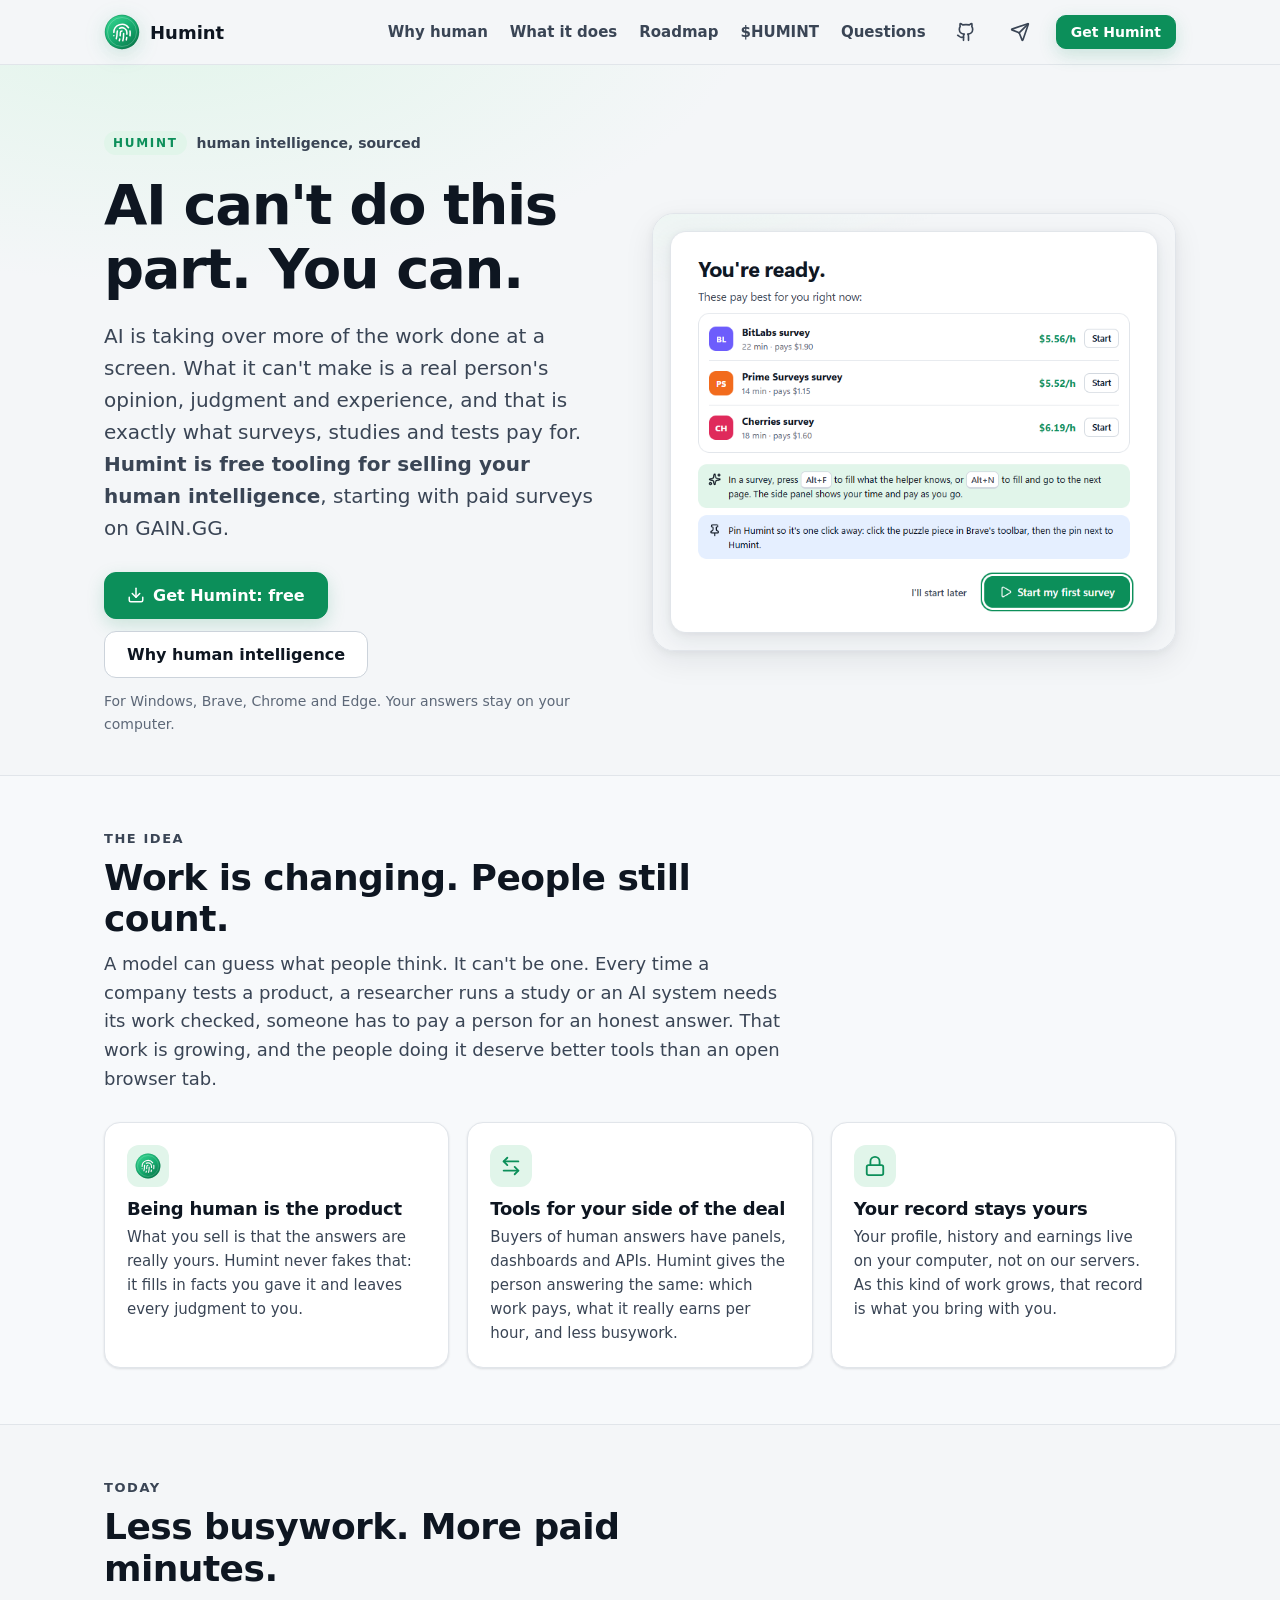
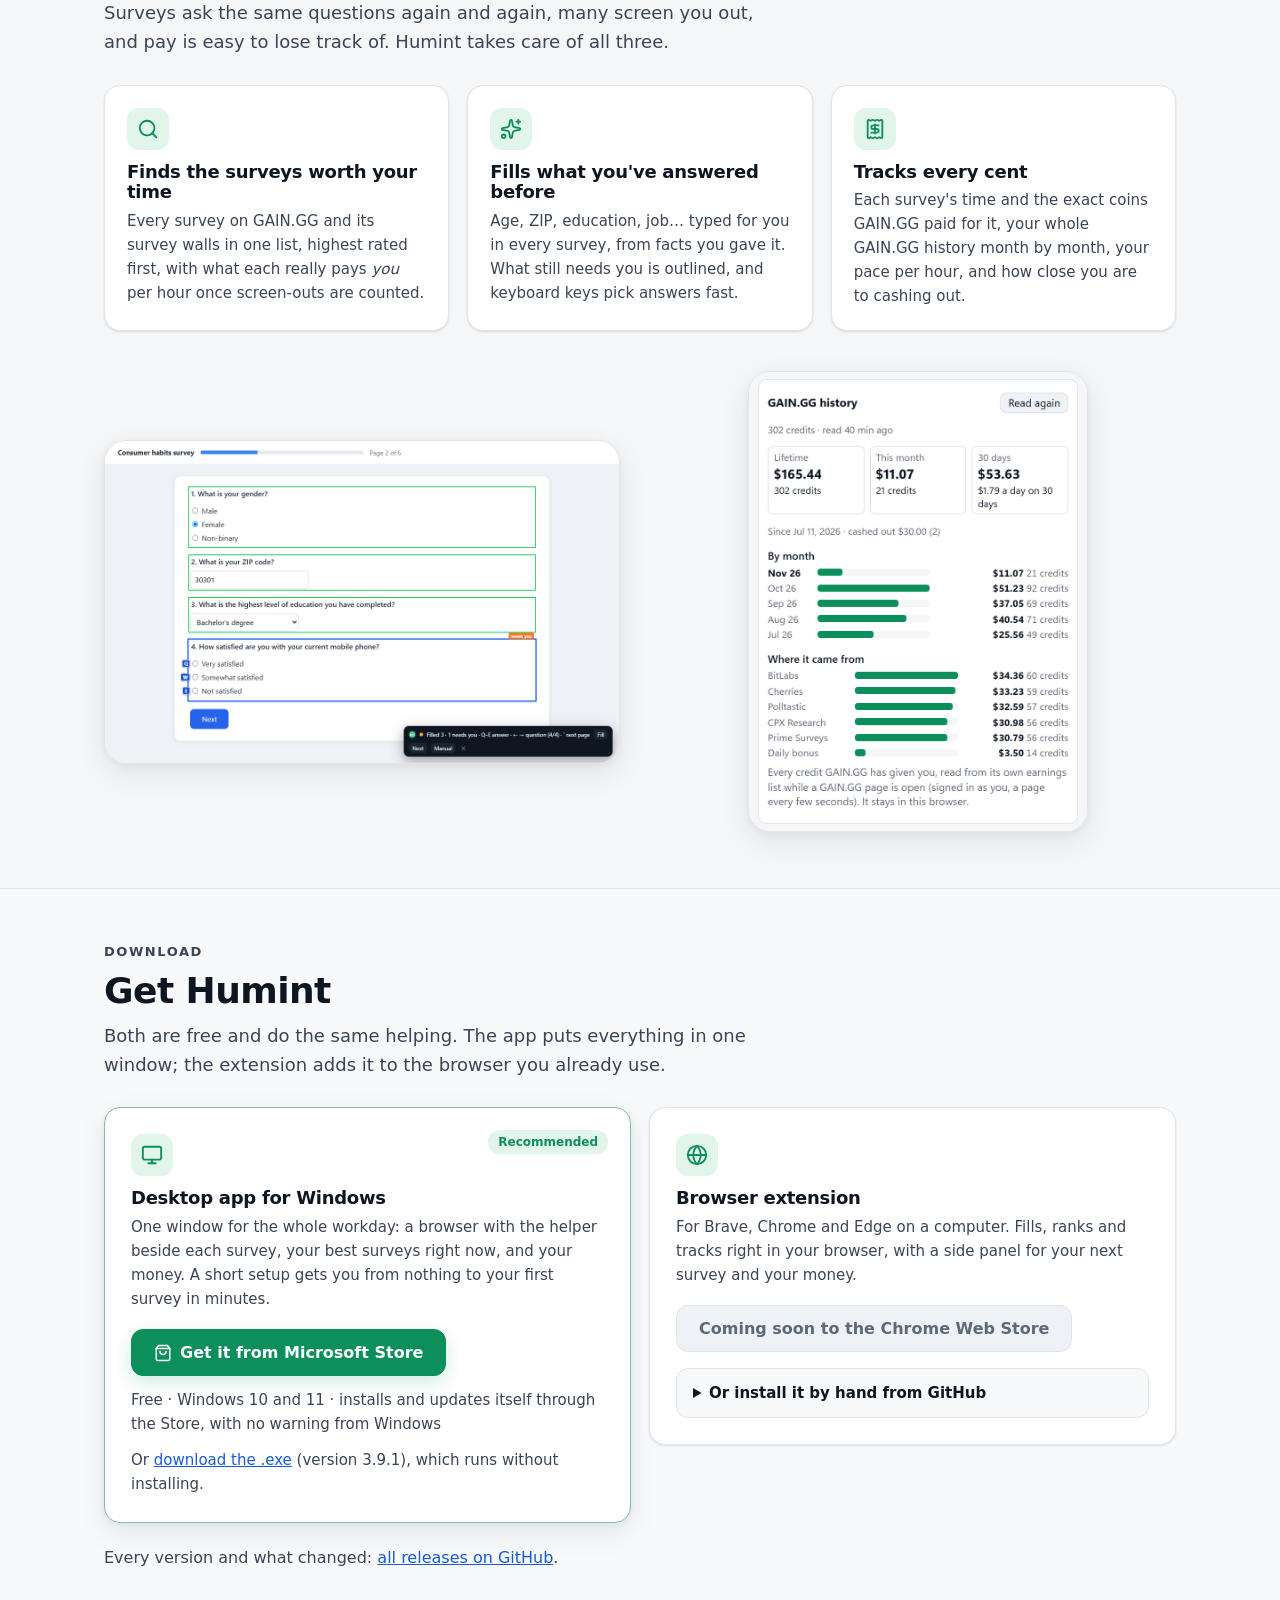
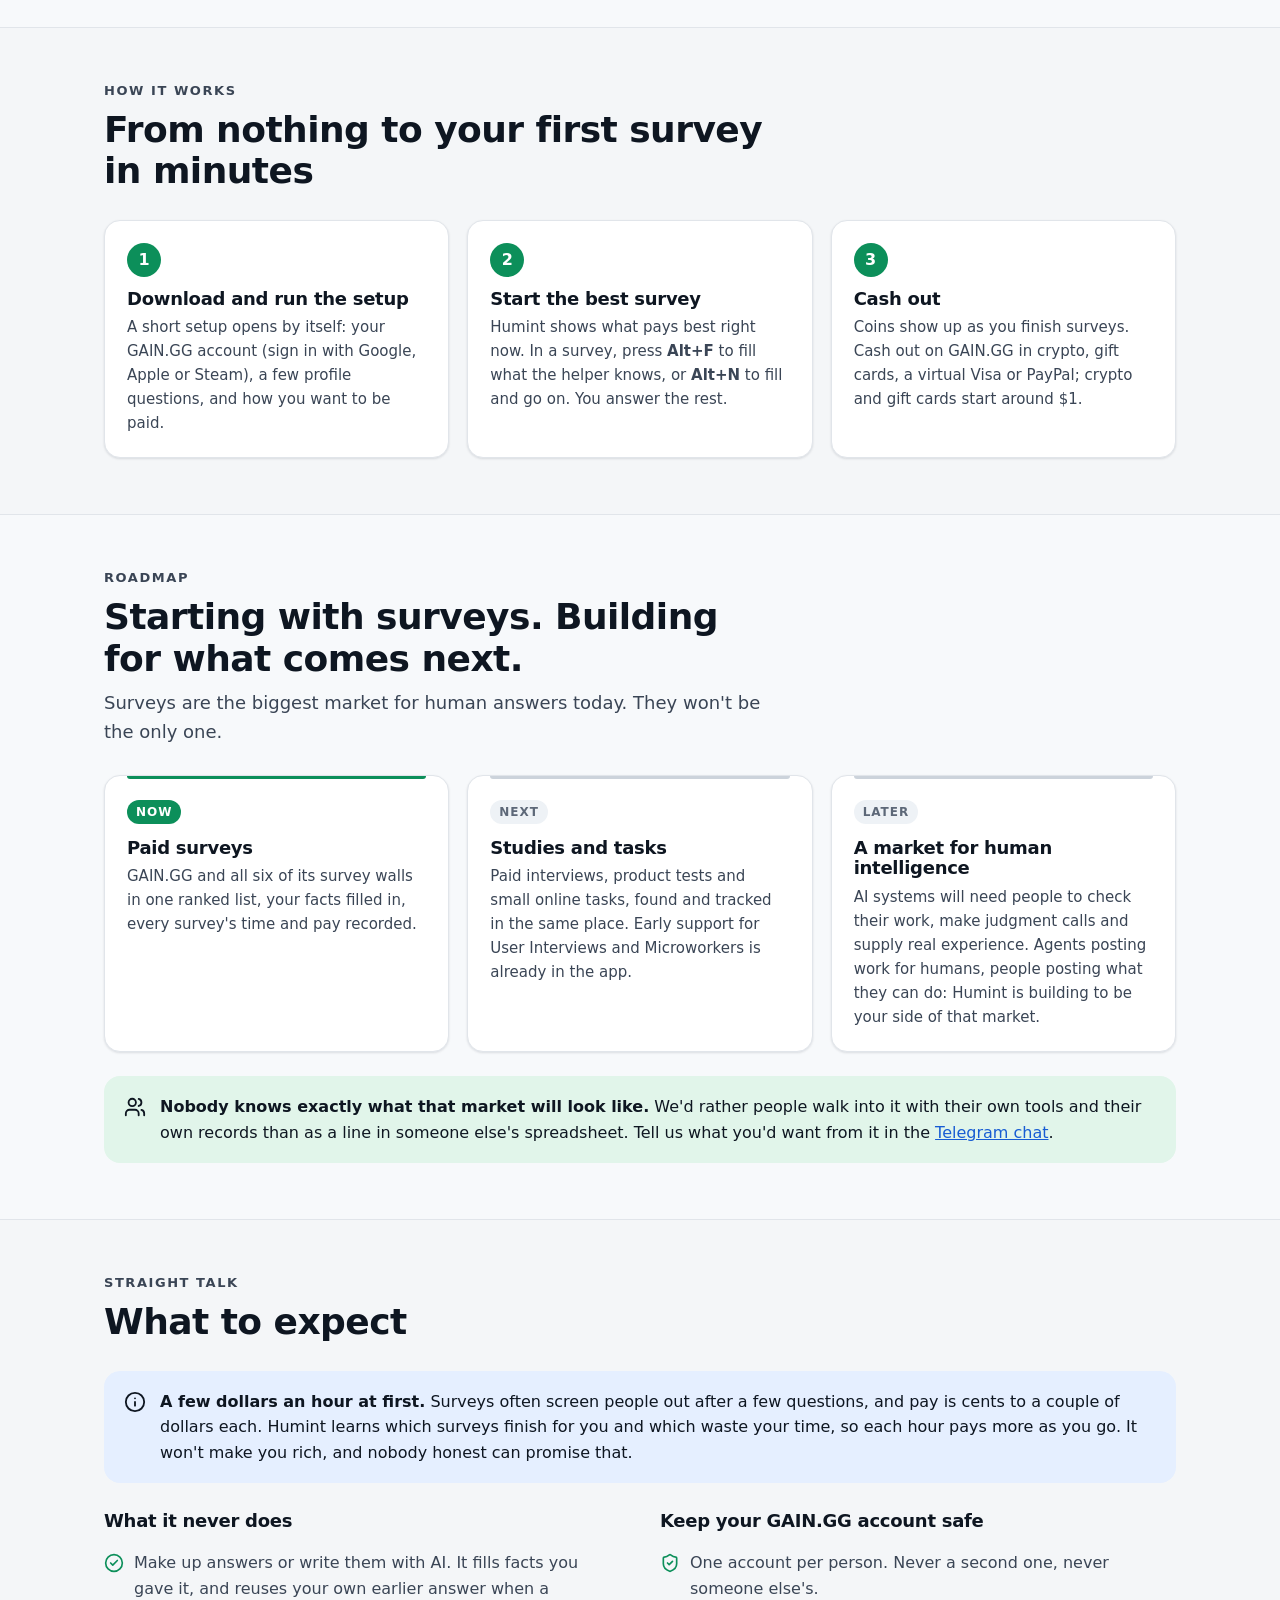
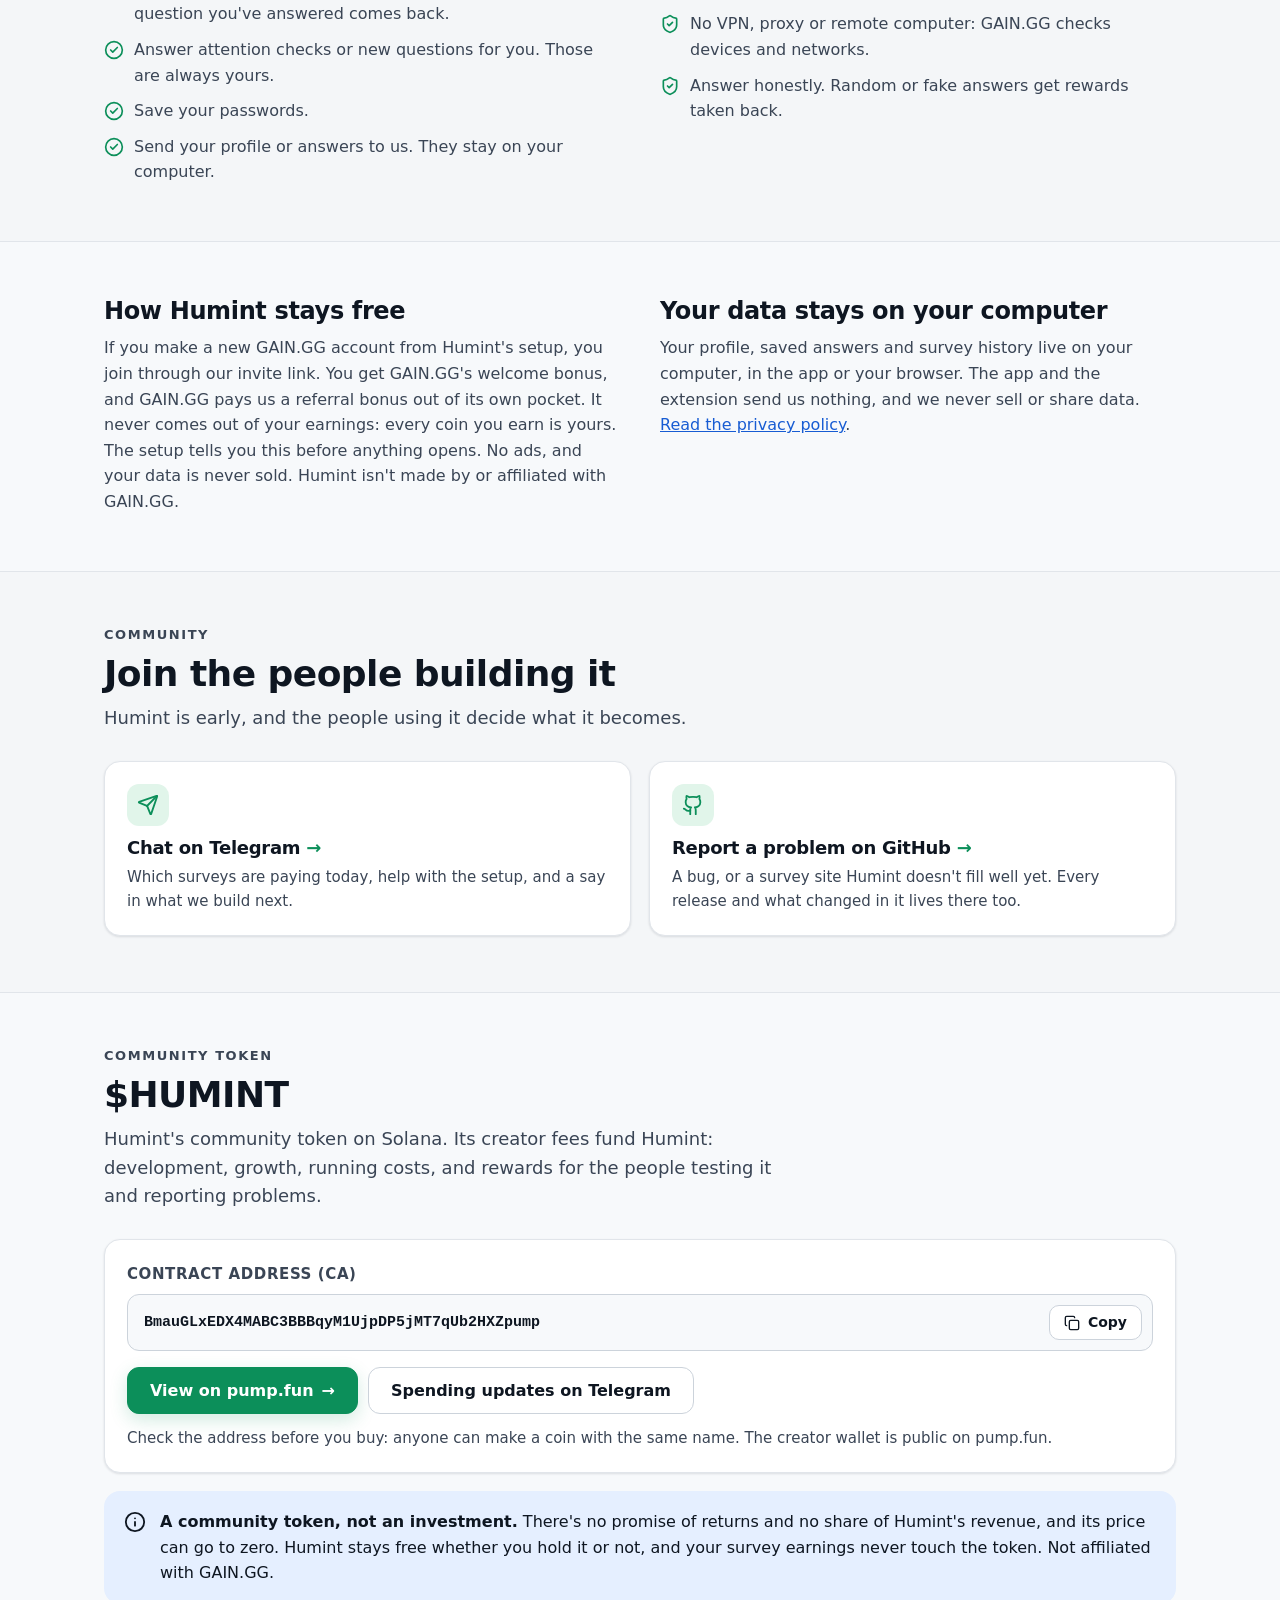
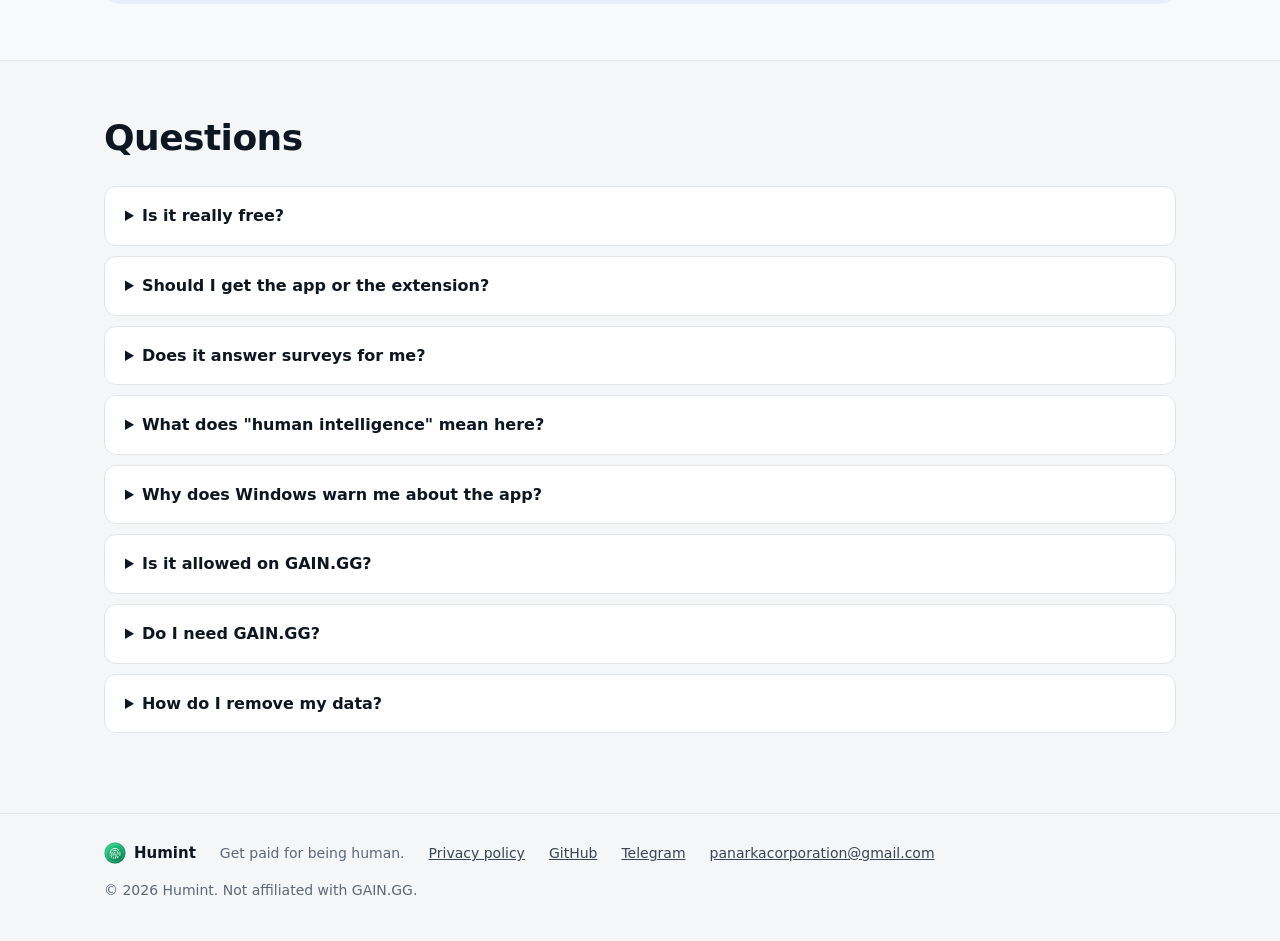
==== commit 68322c28: "Site: the Windows app is in the Microsoft Store The Store listing is live (9PPH6FQV6DKN). The Window" ====
--- a/index.html
+++ b/index.html
@@ -3,15 +3,79 @@
 <head>
   <meta charset="utf-8">
   <meta name="viewport" content="width=device-width, initial-scale=1">
-  <title>Humint: get paid for being human</title>
-  <meta name="description" content="AI is changing work, but some answers still have to come from a person. Humint is free tooling for selling your human intelligence, starting with paid surveys: it finds the surveys worth your time, fills in facts you've given it, and tracks every cent. For Windows, Brave, Chrome and Edge.">
+  <title>Humint: get paid for being human | Free paid-survey helper</title>
+  <meta name="description" content="Free paid-survey helper for Windows, Brave, Chrome and Edge. Humint finds the GAIN.GG surveys worth your time, fills in facts you've given it, and tracks every cent. Your opinions stay yours.">
   <meta property="og:type" content="website">
+  <meta property="og:site_name" content="Humint">
   <meta property="og:title" content="Humint: get paid for being human">
-  <meta property="og:description" content="AI can't do this part. You can. Free tooling for selling your human intelligence, starting with paid surveys.">
+  <meta property="og:description" content="AI can't do this part. You can. Free tools for paid surveys: find the best ones, fill in your facts, track every cent.">
   <meta property="og:url" content="https://humint.space/">
-  <meta property="og:image" content="https://humint.space/images/ready-card.png">
+  <meta property="og:image" content="https://humint.space/images/og-card.png">
+  <meta property="og:image:width" content="1200">
+  <meta property="og:image:height" content="630">
+  <meta property="og:image:alt" content="Humint: AI can't do this part. You can. Free tools for paid surveys.">
   <link rel="canonical" href="https://humint.space/">
   <meta name="twitter:card" content="summary_large_image">
+  <meta name="twitter:site" content="@humintspace">
+  <script type="application/ld+json">
+  {
+    "@context": "https://schema.org",
+    "@graph": [
+      {
+        "@type": "Organization",
+        "@id": "https://humint.space/#org",
+        "name": "Humint",
+        "url": "https://humint.space/",
+        "logo": "https://humint.space/favicon.png",
+        "email": "panarkacorporation@gmail.com",
+        "sameAs": ["https://x.com/humintspace", "https://t.me/HumIntSpace", "https://github.com/Hiturunk/humint"]
+      },
+      {
+        "@type": "WebSite",
+        "@id": "https://humint.space/#site",
+        "name": "Humint",
+        "url": "https://humint.space/",
+        "publisher": { "@id": "https://humint.space/#org" }
+      },
+      {
+        "@type": "SoftwareApplication",
+        "name": "Humint for Windows",
+        "operatingSystem": "Windows 10, Windows 11",
+        "applicationCategory": "UtilitiesApplication",
+        "description": "Desktop app for paid surveys on GAIN.GG: a built-in browser with a helper beside each survey, the best surveys right now ranked by rating and pay, form filling for facts you've given it, and earnings tracking.",
+        "url": "https://humint.space/#get",
+        "downloadUrl": "https://github.com/Hiturunk/humint/releases/latest",
+        "installUrl": "https://apps.microsoft.com/detail/9PPH6FQV6DKN",
+        "screenshot": "https://humint.space/images/ready-card.png",
+        "offers": { "@type": "Offer", "price": "0", "priceCurrency": "USD" },
+        "publisher": { "@id": "https://humint.space/#org" }
+      },
+      {
+        "@type": "SoftwareApplication",
+        "name": "Humint browser extension",
+        "operatingSystem": "Windows, macOS, Linux",
+        "applicationCategory": "BrowserApplication",
+        "browserRequirements": "Brave, Google Chrome or Microsoft Edge on a computer",
+        "description": "Browser extension for paid surveys on GAIN.GG: fills in facts you've given it, ranks surveys by rating and pay, and tracks your earnings in a side panel.",
+        "url": "https://humint.space/#get",
+        "screenshot": "https://humint.space/images/survey.png",
+        "offers": { "@type": "Offer", "price": "0", "priceCurrency": "USD" },
+        "publisher": { "@id": "https://humint.space/#org" }
+      },
+      {
+        "@type": "FAQPage",
+        "mainEntity": [
+          { "@type": "Question", "name": "Is it really free?", "acceptedAnswer": { "@type": "Answer", "text": "Yes. There's nothing to buy and no ads. It's paid for by GAIN.GG's referral bonus when someone makes a new account through our invite link, which costs them nothing." } },
+          { "@type": "Question", "name": "Should I get the app or the extension?", "acceptedAnswer": { "@type": "Answer", "text": "The app if you're on Windows and want everything in one window: it has its own browser with the helper beside each survey, and it keeps your best surveys up to date in the background. The extension if you'd rather keep working in Brave, Chrome or Edge. You can use both and link them; surveys from both show as one history." } },
+          { "@type": "Question", "name": "Does it answer surveys for me?", "acceptedAnswer": { "@type": "Answer", "text": "No. It fills in facts you gave it (like your age or ZIP code), the same way your browser fills in your address. Attention checks and anything new are yours to answer. If the same question comes back within 30 days, it can reuse your own last answer; you can turn that off. In Auto mode it can press Next once a page is fully answered, but never a final Submit." } },
+          { "@type": "Question", "name": "What does \"human intelligence\" mean here?", "acceptedAnswer": { "@type": "Answer", "text": "The things only a person can supply: an honest opinion, a judgment call, real experience of using a product or living somewhere. AI can do a lot of work, but it can't be a person, so the companies and systems that need people pay for this. Humint helps you supply it efficiently, and get paid properly for it." } },
+          { "@type": "Question", "name": "Is it allowed on GAIN.GG?", "acceptedAnswer": { "@type": "Answer", "text": "Humint only types your own true facts and leaves every opinion to you. Follow GAIN.GG's rules (one account, no VPN, honest answers) and read its terms, since each site sets its own." } },
+          { "@type": "Question", "name": "Do I need GAIN.GG?", "acceptedAnswer": { "@type": "Answer", "text": "The filling and tracking work on most survey sites. The setup, the ranked survey list and the exact pay for each survey are built around GAIN.GG." } }
+        ]
+      }
+    ]
+  }
+  </script>
   <meta name="theme-color" content="#0c8f5a">
   <link rel="icon" href="images/mark.svg" type="image/svg+xml">
   <link rel="alternate icon" href="favicon.png" type="image/png">
